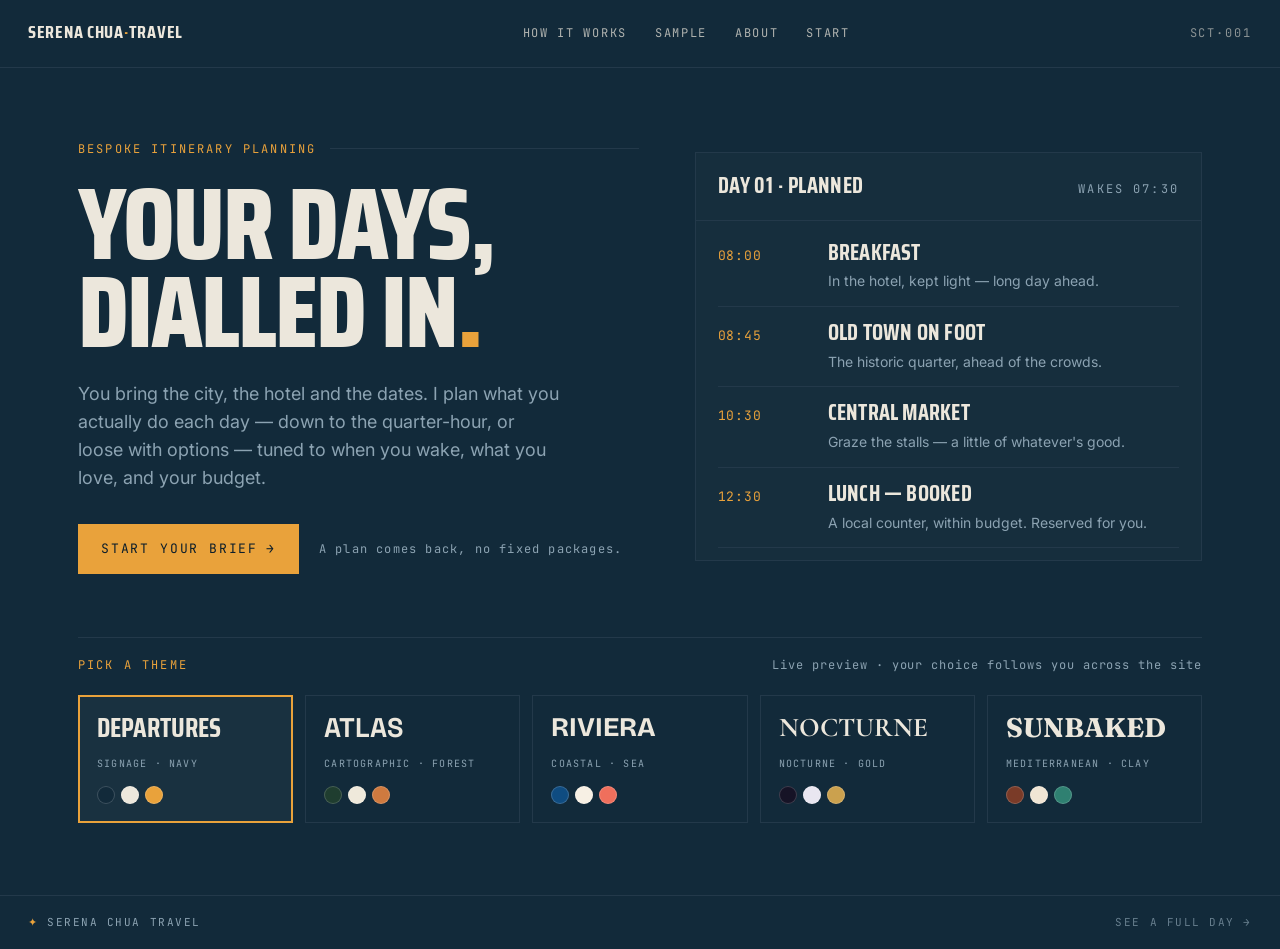
==== index.html @ daf48d22 "Add five interchangeable themes + home theme picker Refactor the palette into CSS variables driven b" ====
<!DOCTYPE html>
<html lang="en">
<head>
  <meta charset="UTF-8" />
  <meta name="viewport" content="width=device-width, initial-scale=1.0" />
  <script>(function(){try{var ok=['departures','atlas','riviera','nocturne','sunbaked'];var p=new URLSearchParams(location.search).get('theme');var t=(p&&ok.indexOf(p)>=0)?p:(localStorage.getItem('sct-theme')||'departures');if(ok.indexOf(t)<0)t='departures';document.documentElement.setAttribute('data-theme',t);if(p&&ok.indexOf(p)>=0)localStorage.setItem('sct-theme',t);}catch(e){}})();</script>
  <title>Serena Chua Travel — Your days, dialled in</title>
  <meta name="description" content="Bespoke day-by-day itinerary planning. You bring the city, hotel and dates; I plan what you actually do — tuned to you." />
  <link rel="preconnect" href="https://fonts.googleapis.com">
  <link rel="preconnect" href="https://fonts.gstatic.com" crossorigin>
  <link href="https://fonts.googleapis.com/css2?family=Saira+Condensed:wght@600;700;800&family=Space+Grotesk:wght@500;700&family=Bricolage+Grotesque:opsz,wght@12..96,700;12..96,800&family=Cormorant+Garamond:wght@600;700&family=Fraunces:opsz,wght@9..144,600;9..144,900&family=Inter:wght@400;500&family=JetBrains+Mono:wght@400;500&display=swap" rel="stylesheet">
  <link rel="stylesheet" href="styles.css" />
</head>
<body class="page-home dark">

  <nav class="nav">
    <a class="nav__brand" href="index.html">SERENA CHUA<b>·</b>TRAVEL</a>
    <button class="nav__toggle" aria-label="Menu" onclick="this.nextElementSibling.classList.toggle('open')">Menu</button>
    <div class="nav__links">
      <a href="how-it-works.html">How it works</a>
      <a href="sample.html">Sample</a>
      <a href="about.html">About</a>
      <a href="contact.html">Start</a>
    </div>
    <span class="nav__code">SCT·001</span>
  </nav>

  <main class="wrap">
    <section class="home">
      <div>
        <div class="home__kicker reveal">
          <span class="code">Bespoke itinerary planning</span>
          <span class="line"></span>
        </div>
        <h1 class="home__title reveal">Your days,<br>dialled&nbsp;in<span>.</span></h1>
        <p class="home__sub reveal">You bring the city, the hotel and the dates. I plan what you actually do each day — down to the quarter-hour, or loose with options — tuned to when you wake, what you love, and your budget.</p>
        <div class="home__cta reveal">
          <a class="btn btn--amber" href="contact.html">Start your brief <span class="btn__arrow">→</span></a>
          <span class="note">A plan comes back, no fixed packages.</span>
        </div>
      </div>

      <!-- signature: a day, planned -->
      <div class="daycard reveal" aria-label="Sample itinerary">
        <div class="daycard__top">
          <h2>Day 01 · Planned</h2>
          <span class="code code--muted">Wakes 07:30</span>
        </div>
        <div class="agenda">
          <div class="slot"><span class="slot__time">08:00</span><span><span class="slot__name">Breakfast</span><span class="slot__note">In the hotel, kept light — long day ahead.</span></span></div>
          <div class="slot"><span class="slot__time">08:45</span><span><span class="slot__name">Old town on foot</span><span class="slot__note">The historic quarter, ahead of the crowds.</span></span></div>
          <div class="slot"><span class="slot__time">10:30</span><span><span class="slot__name">Central market</span><span class="slot__note">Graze the stalls — a little of whatever's good.</span></span></div>
          <div class="slot"><span class="slot__time">12:30</span><span><span class="slot__name">Lunch — booked</span><span class="slot__note">A local counter, within budget. Reserved for you.</span></span></div>
        </div>
      </div>
    </section>

    <!-- THEME PICKER — live-switches the whole site -->
    <section class="themes" aria-label="Choose a theme">
      <div class="themes__head">
        <span class="code">Pick a theme</span>
        <span class="themes__hint">Live preview · your choice follows you across the site</span>
      </div>
      <div class="themes__grid">
        <button class="tcard" data-t="departures" onclick="setTheme('departures')" aria-pressed="true">
          <span class="tcard__name" style="font-family:'Saira Condensed',sans-serif">Departures</span>
          <span class="tcard__tag">Signage · navy</span>
          <span class="tcard__sw"><i style="background:#122a3a"></i><i style="background:#ece7dc"></i><i style="background:#e9a23b"></i></span>
        </button>
        <button class="tcard" data-t="atlas" onclick="setTheme('atlas')" aria-pressed="false">
          <span class="tcard__name" style="font-family:'Space Grotesk',sans-serif">Atlas</span>
          <span class="tcard__tag">Cartographic · forest</span>
          <span class="tcard__sw"><i style="background:#1f3d2f"></i><i style="background:#efe9db"></i><i style="background:#cf7a3f"></i></span>
        </button>
        <button class="tcard" data-t="riviera" onclick="setTheme('riviera')" aria-pressed="false">
          <span class="tcard__name" style="font-family:'Bricolage Grotesque',sans-serif">Riviera</span>
          <span class="tcard__tag">Coastal · sea</span>
          <span class="tcard__sw"><i style="background:#0f4c81"></i><i style="background:#f7f0e4"></i><i style="background:#ef6f5c"></i></span>
        </button>
        <button class="tcard" data-t="nocturne" onclick="setTheme('nocturne')" aria-pressed="false">
          <span class="tcard__name" style="font-family:'Cormorant Garamond',serif">Nocturne</span>
          <span class="tcard__tag">Nocturne · gold</span>
          <span class="tcard__sw"><i style="background:#161326"></i><i style="background:#e9e6f0"></i><i style="background:#cba14e"></i></span>
        </button>
        <button class="tcard" data-t="sunbaked" onclick="setTheme('sunbaked')" aria-pressed="false">
          <span class="tcard__name" style="font-family:'Fraunces',serif">Sunbaked</span>
          <span class="tcard__tag">Mediterranean · clay</span>
          <span class="tcard__sw"><i style="background:#7a3b28"></i><i style="background:#f0e5d4"></i><i style="background:#2f8071"></i></span>
        </button>
      </div>
    </section>
  </main>

  <footer class="foot">
    <span><span class="foot__mark">✦</span> Serena Chua Travel</span>
    <a href="sample.html">See a full day →</a>
  </footer>

  <script>
    function setTheme(t){
      document.documentElement.setAttribute('data-theme', t);
      try { localStorage.setItem('sct-theme', t); } catch(e){}
      document.querySelectorAll('.tcard').forEach(function(c){
        c.setAttribute('aria-pressed', c.getAttribute('data-t') === t ? 'true' : 'false');
      });
    }
    // reflect the theme applied on load (from ?theme= or storage)
    (function(){
      var t = document.documentElement.getAttribute('data-theme') || 'departures';
      document.querySelectorAll('.tcard').forEach(function(c){
        c.setAttribute('aria-pressed', c.getAttribute('data-t') === t ? 'true' : 'false');
      });
    })();
  </script>

</body>
</html>
---- styles.css ----
/* ============================================================
   Serena Chua Travel — bespoke itinerary planning
   "Departures" system: navy / bone / amber, signage display +
   mono flight-codes. The signature artifact is the ITINERARY —
   a time-blocked agenda that recurs in a different role per page.
   ============================================================ */

/* Semantic palette tokens (names kept for brevity):
   --navy* = dark ground · --bone* = light ground · --amber* = accent.
   Redefined per [data-theme]. Departures is the default. */
:root, [data-theme="departures"] {
  --navy:      #122a3a;
  --navy-deep: #0c1e2b;
  --navy-line: #23394a;
  --bone:      #ece7dc;
  --bone-soft: #e2dccd;
  --bone-line: #d5cebd;
  --amber:     #e9a23b;
  --amber-deep:#cf8a24;
  --sky:       #8ca3b2;
  --ink:       #16222c;
  --muted:     #55636e;
  --display: "Saira Condensed", "Arial Narrow", sans-serif;
  --radius: 0px;
}

[data-theme="atlas"] {
  --navy:      #1f3d2f;
  --navy-deep: #162e23;
  --navy-line: #35543f;
  --bone:      #efe9db;
  --bone-soft: #e5ddca;
  --bone-line: #d6ccb4;
  --amber:     #cf7a3f;
  --amber-deep:#ac5f2c;
  --sky:       #9db3a2;
  --ink:       #20291f;
  --muted:     #5a6355;
  --display: "Space Grotesk", sans-serif;
  --radius: 0px;
}

[data-theme="riviera"] {
  --navy:      #0f4c81;
  --navy-deep: #0a3a64;
  --navy-line: #2c6190;
  --bone:      #f7f0e4;
  --bone-soft: #efe4d2;
  --bone-line: #e1d5c0;
  --amber:     #ef6f5c;
  --amber-deep:#d9553f;
  --sky:       #a9c4dc;
  --ink:       #173040;
  --muted:     #5a6b78;
  --display: "Bricolage Grotesque", sans-serif;
  --radius: 12px;
}

[data-theme="nocturne"] {
  --navy:      #161326;
  --navy-deep: #0f0d1c;
  --navy-line: #2c2740;
  --bone:      #e9e6f0;
  --bone-soft: #ddd8ea;
  --bone-line: #cdc7dd;
  --amber:     #cba14e;
  --amber-deep:#a9863a;
  --sky:       #9a93b5;
  --ink:       #1c1830;
  --muted:     #5b556e;
  --display: "Cormorant Garamond", serif;
  --radius: 0px;
}

[data-theme="sunbaked"] {
  --navy:      #7a3b28;
  --navy-deep: #633020;
  --navy-line: #95523a;
  --bone:      #f0e5d4;
  --bone-soft: #e7d9c2;
  --bone-line: #dbc9ad;
  --amber:     #2f8071;
  --amber-deep:#256356;
  --sky:       #dcb6a2;
  --ink:       #3a2a20;
  --muted:     #6b5849;
  --display: "Fraunces", serif;
  --radius: 4px;
}

:root {
  --body: "Inter", -apple-system, BlinkMacSystemFont, "Segoe UI", sans-serif;
  --mono: "JetBrains Mono", ui-monospace, "SFMono-Regular", monospace;
  --maxw: 1180px;
}

html { transition: background-color .3s ease; }

* { box-sizing: border-box; }
html { scroll-behavior: smooth; }
body {
  margin: 0; font-family: var(--body); color: var(--ink);
  background: var(--bone); line-height: 1.55;
  -webkit-font-smoothing: antialiased; text-rendering: optimizeLegibility;
}
img { max-width: 100%; display: block; }
a { color: inherit; }

.wrap { max-width: var(--maxw); margin: 0 auto; padding: 0 28px; }

/* flight-code caption motif */
.code {
  font-family: var(--mono); font-size: 12px; letter-spacing: .18em;
  text-transform: uppercase; color: var(--amber);
}
.code--muted { color: var(--sky); }
.tbc { font-family: var(--mono); font-size: .82em; letter-spacing: .06em; opacity: .55; }

.display {
  font-family: var(--display); font-weight: 700; line-height: .92;
  letter-spacing: -.01em; text-transform: uppercase;
}

/* buttons */
.btn {
  display: inline-flex; align-items: center; gap: .6em;
  font-family: var(--mono); font-size: 13px; letter-spacing: .14em; text-transform: uppercase;
  padding: 14px 22px; text-decoration: none; border: 1px solid currentColor; cursor: pointer;
  background: none; border-radius: var(--radius);
  transition: background .18s ease, color .18s ease, transform .18s ease;
}
.btn:hover { transform: translateY(-1px); }
.btn--amber { background: var(--amber); color: var(--navy-deep); border-color: var(--amber); }
.btn--amber:hover { background: var(--amber-deep); border-color: var(--amber-deep); }
.btn--ghost-light { color: var(--bone); }
.btn--ghost-light:hover { background: var(--bone); color: var(--navy-deep); }
.btn--ghost-dark { color: var(--navy); }
.btn--ghost-dark:hover { background: var(--navy); color: var(--bone); }
.btn__arrow { transition: transform .18s ease; }
.btn:hover .btn__arrow { transform: translateX(3px); }

/* =====================================================================
   SHARED NAV + FOOTER  (adapt to page ground via body.dark)
   ===================================================================== */
.nav {
  position: sticky; top: 0; z-index: 50; display: flex; align-items: center;
  justify-content: space-between; gap: 20px; padding: 16px 28px;
  border-bottom: 1px solid var(--bone-line); background: var(--bone);
}
body.dark .nav { background: var(--navy); border-bottom-color: var(--navy-line); color: var(--bone); }
.nav__brand { font-family: var(--display); font-weight: 700; text-transform: uppercase; letter-spacing: .04em; font-size: 18px; text-decoration: none; white-space: nowrap; }
.nav__brand b { color: var(--amber); }
.nav__links { display: flex; gap: 4px; align-items: center; }
.nav__links a {
  font-family: var(--mono); font-size: 12px; letter-spacing: .14em; text-transform: uppercase;
  text-decoration: none; padding: 8px 12px; opacity: .72;
}
.nav__links a:hover, .nav__links a[aria-current] { opacity: 1; color: var(--amber); }
.nav__code { font-family: var(--mono); font-size: 12px; letter-spacing: .16em; opacity: .55; }
.nav__toggle { display: none; }

.foot {
  display: flex; align-items: center; justify-content: space-between; flex-wrap: wrap; gap: 12px;
  padding: 18px 28px; font-family: var(--mono); font-size: 11px; letter-spacing: .14em;
  text-transform: uppercase; border-top: 1px solid var(--bone-line);
}
body.dark .foot { border-top-color: var(--navy-line); color: var(--sky); }
.foot a { text-decoration: none; opacity: .7; }
.foot a:hover { opacity: 1; color: var(--amber); }
.foot__mark { color: var(--amber); }

@media (max-width: 780px) {
  .nav__links, .nav__code { display: none; }
  .nav__links.open {
    display: flex; flex-direction: column; align-items: flex-start; position: absolute;
    top: 100%; left: 0; right: 0; background: inherit; padding: 8px 20px 18px;
    border-bottom: 1px solid var(--bone-line);
  }
  body.dark .nav__links.open { border-bottom-color: var(--navy-line); }
  .nav__toggle {
    display: inline-block; font-family: var(--mono); font-size: 12px; letter-spacing: .14em;
    text-transform: uppercase; background: none; border: 1px solid currentColor; color: inherit;
    padding: 8px 12px; cursor: pointer;
  }
}

/* =====================================================================
   AGENDA — the itinerary timeline (signature, recurs per page)
   ===================================================================== */
.agenda { border-top: 1px solid var(--bone-line); }
.slot {
  display: grid; grid-template-columns: 88px 1fr; gap: 22px;
  padding: 15px 0; border-bottom: 1px solid var(--bone-line); align-items: baseline;
}
.slot__time { font-family: var(--mono); font-size: 13px; letter-spacing: .06em; color: var(--amber-deep); white-space: nowrap; }
.slot__name { font-family: var(--display); font-weight: 700; text-transform: uppercase; font-size: 22px; line-height: 1; letter-spacing: .01em; }
.slot__note { display: block; font-family: var(--body); font-size: 14px; color: var(--muted); margin-top: 5px; line-height: 1.4; }
body.dark .agenda { border-top-color: var(--navy-line); }
body.dark .slot { border-bottom-color: var(--navy-line); }
body.dark .slot__time { color: var(--amber); }
body.dark .slot__note { color: var(--sky); }

/* =====================================================================
   PAGE: HOME  — hero + itinerary teaser
   ===================================================================== */
body.page-home { background: var(--navy); color: var(--bone); }
.home { display: grid; grid-template-columns: 1.05fr .95fr; gap: 56px; align-items: center; padding: 8vh 0 6vh; }
.home__kicker { display: flex; align-items: center; gap: 14px; margin-bottom: 22px; }
.home__kicker .line { height: 1px; background: var(--navy-line); flex: 1; }
.home__title { font-family: var(--display); font-weight: 800; text-transform: uppercase; font-size: clamp(52px, 8vw, 108px); line-height: .86; letter-spacing: -.02em; margin: 0; }
.home__title span { color: var(--amber); }
.home__sub { max-width: 44ch; margin: 24px 0 32px; color: var(--sky); font-size: clamp(16px, 1.6vw, 18px); }
.home__cta { display: flex; align-items: center; gap: 20px; flex-wrap: wrap; }
.home__cta .note { color: var(--sky); font-family: var(--mono); font-size: 12px; letter-spacing: .1em; }

/* itinerary card (the day) */
.daycard { border: 1px solid var(--navy-line); background: rgba(255,255,255,.02); border-radius: var(--radius); overflow: hidden; }
.daycard__top { display: flex; justify-content: space-between; align-items: baseline; padding: 16px 22px; border-bottom: 1px solid var(--navy-line); }
.daycard__top h2 { font-family: var(--display); font-weight: 700; text-transform: uppercase; font-size: 22px; margin: 0; letter-spacing: .02em; }
.daycard .agenda { border-top: none; padding: 6px 22px 12px; }

/* reveal */
@media (prefers-reduced-motion: no-preference) {
  .reveal { opacity: 0; transform: translateY(14px); animation: rise .7s cubic-bezier(.2,.7,.2,1) forwards; }
  .reveal:nth-child(2){animation-delay:.08s}.reveal:nth-child(3){animation-delay:.16s}
  @keyframes rise { to { opacity: 1; transform: none; } }
}

/* =====================================================================
   PAGE: HOW IT WORKS  — brief → plan → itinerary (a real sequence)
   ===================================================================== */
body.page-how { background: var(--bone); }
.how-head { padding: 8vh 0 3vh; }
.how-head h1 { font-family: var(--display); font-weight: 800; text-transform: uppercase; font-size: clamp(44px, 8vw, 96px); line-height: .88; margin: 10px 0 0; }
.how-head p { max-width: 52ch; margin: 20px 0 0; color: var(--muted); }

.flow { display: grid; grid-template-columns: repeat(3, 1fr); gap: 22px; padding-bottom: 5vh; }
.flow__step { border-top: 2px solid var(--navy); padding-top: 18px; }
.flow__num { font-family: var(--mono); font-size: 12px; letter-spacing: .14em; color: var(--amber-deep); }
.flow__step h3 { font-family: var(--display); font-weight: 700; text-transform: uppercase; font-size: clamp(24px, 3vw, 32px); margin: 8px 0 8px; line-height: .95; }
.flow__step p { margin: 0; color: var(--muted); font-size: 15px; }

.dials { border-top: 1px solid var(--bone-line); padding: 4vh 0 8vh; }
.dials__lead { font-family: var(--mono); font-size: 12px; letter-spacing: .14em; text-transform: uppercase; color: var(--muted); margin-bottom: 20px; }
.dials__grid { display: flex; flex-wrap: wrap; gap: 12px; }
.dial { border: 1px solid var(--navy); padding: 12px 16px; border-radius: var(--radius); }
.dial b { display: block; font-family: var(--display); text-transform: uppercase; font-size: 20px; letter-spacing: .02em; line-height: 1; }
.dial span { font-family: var(--mono); font-size: 11px; letter-spacing: .1em; text-transform: uppercase; color: var(--amber-deep); }

/* =====================================================================
   PAGE: SAMPLE  — the Strict / Options toggle (CSS-only)
   ===================================================================== */
body.page-sample { background: var(--bone); }
.sample-head { padding: 8vh 0 2vh; }
.sample-head h1 { font-family: var(--display); font-weight: 800; text-transform: uppercase; font-size: clamp(44px, 8vw, 96px); line-height: .88; margin: 10px 0 0; }
.sample-head p { max-width: 52ch; margin: 18px 0 0; color: var(--muted); }
.sample-meta { font-family: var(--mono); font-size: 12px; letter-spacing: .1em; text-transform: uppercase; color: var(--amber-deep); margin-top: 22px; }

.sample { padding: 3vh 0 8vh; }
.seg-input { position: absolute; opacity: 0; width: 1px; height: 1px; }
.seg { display: inline-flex; border: 1px solid var(--navy); margin-bottom: 12px; border-radius: var(--radius); overflow: hidden; }
.seg label { font-family: var(--mono); font-size: 12px; letter-spacing: .1em; text-transform: uppercase; padding: 12px 20px; cursor: pointer; color: var(--navy); user-select: none; }
.seg label + label { border-left: 1px solid var(--navy); }
#fmt-strict:checked ~ .seg label[for="fmt-strict"],
#fmt-options:checked ~ .seg label[for="fmt-options"] { background: var(--navy); color: var(--bone); }
.seg-input:focus-visible ~ .seg { outline: 2px solid var(--amber); outline-offset: 3px; }
.seg-cap { font-family: var(--mono); font-size: 12px; letter-spacing: .06em; color: var(--muted); margin: 0 0 24px; }

.fmt { display: none; }
#fmt-strict:checked  ~ .fmt--strict  { display: block; }
#fmt-options:checked ~ .fmt--options { display: block; }

/* document viewer — the actual PDF you'd receive, in an iframe */
.viewer { border: 1px solid var(--navy); background: #fff; border-radius: var(--radius); overflow: hidden; box-shadow: 0 24px 60px -34px rgba(18,42,58,.5); }
.viewer__bar { display: flex; align-items: center; gap: 14px; background: var(--navy); color: var(--bone); padding: 12px 16px; }
.viewer__dots { display: flex; gap: 6px; flex: none; }
.viewer__dots i { width: 10px; height: 10px; border-radius: 50%; background: var(--navy-line); display: block; }
.viewer__file { font-family: var(--mono); font-size: 12px; letter-spacing: .04em; opacity: .9; }
.viewer__dl { margin-left: auto; font-family: var(--mono); font-size: 11px; letter-spacing: .12em; text-transform: uppercase; color: var(--amber); text-decoration: none; white-space: nowrap; }
.viewer__dl:hover { text-decoration: underline; }
.viewer__frame { display: block; width: 100%; height: 760px; border: 0; background: #f1efe9; }
.viewer__note { font-family: var(--mono); font-size: 12px; letter-spacing: .04em; color: var(--muted); margin: 16px 0 0; }
.viewer__note a { color: var(--amber-deep); }
@media (max-width: 600px) { .viewer__frame { height: 560px; } }

/* =====================================================================
   PAGE: ABOUT  — passport spread
   ===================================================================== */
body.page-about { background: var(--bone); }
.passport { display: grid; grid-template-columns: minmax(280px, 420px) 1fr; gap: 56px; padding: 8vh 0 5vh; align-items: start; }
.passport__photo {
  aspect-ratio: 4/5; background: var(--bone-soft); border: 1px solid var(--bone-line);
  position: relative; display: grid; place-items: center; border-radius: var(--radius);
  background-image: repeating-linear-gradient(45deg, transparent 0 18px, color-mix(in srgb, var(--navy) 5%, transparent) 18px 19px);
}
.passport__photo .code { position: absolute; bottom: 12px; left: 12px; color: var(--navy); opacity: .5; }
.passport__photo .ph-label { font-family: var(--mono); font-size: 11px; letter-spacing: .14em; color: var(--navy); opacity: .45; text-transform: uppercase; }
.passport__head .code { color: var(--amber-deep); }
.passport__title { font-family: var(--display); font-weight: 800; text-transform: uppercase; font-size: clamp(44px, 8vw, 92px); line-height: .9; margin: 14px 0 0; }
.passport__intro { font-size: clamp(17px, 2.2vw, 21px); max-width: 42ch; margin: 26px 0 0; color: var(--ink); }
.passport__field { margin-top: 28px; font-family: var(--mono); font-size: 13px; letter-spacing: .04em; }
.passport__field b { color: var(--amber-deep); font-weight: 500; }
.stamps { display: flex; flex-wrap: wrap; gap: 16px; padding: 3vh 0 8vh; border-top: 1px solid var(--bone-line); }
.stamp { font-family: var(--mono); text-transform: uppercase; letter-spacing: .1em; border: 1.5px solid var(--navy); color: var(--navy); padding: 12px 16px; border-radius: 4px; font-size: 13px; transform: rotate(-2deg); background: color-mix(in srgb, var(--navy) 3%, transparent); }
.stamp:nth-child(even) { transform: rotate(1.5deg); border-color: var(--amber-deep); color: var(--amber-deep); }
.stamp b { display: block; font-family: var(--display); font-size: 26px; letter-spacing: .02em; line-height: 1; margin-bottom: 4px; }

/* =====================================================================
   PAGE: CONTACT  — the trip brief
   ===================================================================== */
body.page-contact { background: var(--bone-soft); }
.slip-wrap { display: grid; place-items: center; padding: 6vh 0 9vh; }
.slip { width: min(660px, 100%); background: var(--bone); border: 1px solid var(--bone-line); border-radius: var(--radius); overflow: hidden; box-shadow: 0 24px 60px -30px rgba(18,42,58,.4); }
.slip__top { background: var(--navy); color: var(--bone); padding: 22px 30px; display: flex; justify-content: space-between; align-items: center; border-bottom: 2px dashed var(--bone-soft); }
.slip__top h1 { font-family: var(--display); font-weight: 700; text-transform: uppercase; font-size: 30px; margin: 0; line-height: 1; }
.slip__body { padding: 30px; }
.slip__body > p { margin: 0 0 24px; color: var(--muted); font-size: 15px; }
.form { display: grid; gap: 20px; }
.form__row { display: grid; grid-template-columns: 1fr 1fr; gap: 20px; }
.field { display: grid; gap: 7px; }
.field label, .field > .field-label { font-family: var(--mono); font-size: 11px; letter-spacing: .14em; text-transform: uppercase; color: var(--muted); }
.field input, .field textarea, .field select {
  font-family: var(--body); font-size: 15px; color: var(--ink); background: transparent;
  border: none; border-bottom: 1.5px solid var(--bone-line); padding: 8px 2px;
}
.field input:focus, .field textarea:focus, .field select:focus { outline: none; border-bottom-color: var(--amber-deep); }
.field textarea { resize: vertical; min-height: 80px; }

/* interest + format chips */
.chips { display: flex; flex-wrap: wrap; gap: 8px; }
.chip { position: relative; border: 1px solid var(--bone-line); border-radius: var(--radius); padding: 8px 13px; font-family: var(--mono); font-size: 12px; letter-spacing: .06em; text-transform: uppercase; cursor: pointer; user-select: none; transition: background .15s, color .15s, border-color .15s; }
.chip:hover { border-color: var(--navy); }
.chip input { position: absolute; opacity: 0; }
.chip:has(input:checked) { background: var(--navy); color: var(--bone); border-color: var(--navy); }
.chip:has(input:focus-visible) { outline: 2px solid var(--amber); outline-offset: 2px; }

.slip__submit { display: flex; align-items: center; justify-content: space-between; gap: 16px; margin-top: 6px; flex-wrap: wrap; }
.slip__submit .code { color: var(--amber-deep); }

/* =====================================================================
   THEME PICKER — home page, live-switches the whole site
   ===================================================================== */
.themes { padding: 1vh 0 8vh; }
.themes__head { display: flex; align-items: baseline; justify-content: space-between; gap: 12px; flex-wrap: wrap; border-top: 1px solid var(--navy-line); padding-top: 18px; margin-bottom: 20px; }
.themes__hint { font-family: var(--mono); font-size: 12px; letter-spacing: .08em; color: var(--sky); }
.themes__grid { display: grid; grid-template-columns: repeat(5, 1fr); gap: 12px; }
.tcard {
  display: flex; flex-direction: column; gap: 16px; align-items: flex-start; text-align: left;
  background: transparent; border: 1px solid var(--navy-line); border-radius: var(--radius);
  padding: 18px; color: var(--bone); cursor: pointer;
  transition: border-color .18s ease, transform .18s ease, background .18s ease;
}
.tcard:hover { border-color: var(--amber); transform: translateY(-2px); }
.tcard[aria-pressed="true"] { border-color: var(--amber); background: rgba(255,255,255,.03); box-shadow: inset 0 0 0 1px var(--amber); }
.tcard__name { font-size: 27px; line-height: 1; text-transform: uppercase; font-weight: 700; }
.tcard__sw { display: flex; gap: 6px; margin-top: auto; }
.tcard__sw i { width: 18px; height: 18px; border-radius: 50%; display: block; box-shadow: inset 0 0 0 1px rgba(255,255,255,.18); }
.tcard__tag { font-family: var(--mono); font-size: 10px; letter-spacing: .12em; text-transform: uppercase; color: var(--sky); }

@media (max-width: 860px) { .themes__grid { grid-template-columns: repeat(2, 1fr); } }
@media (max-width: 480px) { .themes__grid { grid-template-columns: 1fr; } }

/* =====================================================================
   a11y + responsive
   ===================================================================== */
:focus-visible { outline: 2px solid var(--amber); outline-offset: 3px; }
@media (prefers-reduced-motion: reduce) { * { animation: none !important; scroll-behavior: auto; } }

@media (max-width: 860px) {
  .home { grid-template-columns: 1fr; gap: 40px; padding-top: 6vh; }
  .flow { grid-template-columns: 1fr; gap: 28px; }
  .opts { grid-template-columns: 1fr; }
  .passport { grid-template-columns: 1fr; gap: 32px; }
}
@media (max-width: 520px) {
  .wrap { padding: 0 20px; }
  .form__row { grid-template-columns: 1fr; }
  .seg { width: 100%; }
  .seg label { flex: 1; text-align: center; padding: 12px 10px; }
}
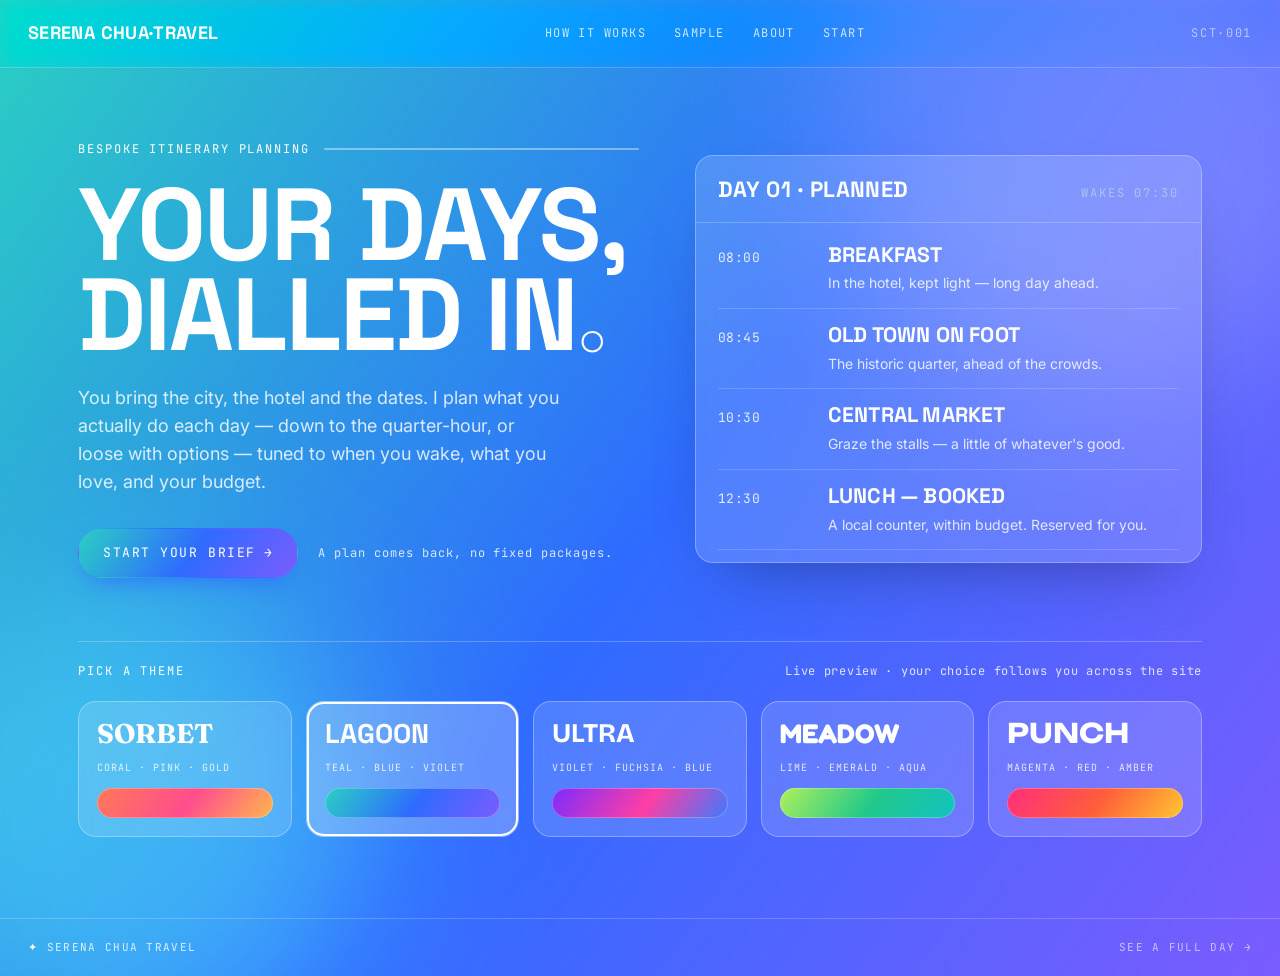
==== commit 2ac30f32: "Rework themes: Canva-inspired vivid gradients Replace the muted editorial themes with five bright gr" ====
--- a/index.html
+++ b/index.html
@@ -3,12 +3,12 @@
 <head>
   <meta charset="UTF-8" />
   <meta name="viewport" content="width=device-width, initial-scale=1.0" />
-  <script>(function(){try{var ok=['departures','atlas','riviera','nocturne','sunbaked'];var p=new URLSearchParams(location.search).get('theme');var t=(p&&ok.indexOf(p)>=0)?p:(localStorage.getItem('sct-theme')||'departures');if(ok.indexOf(t)<0)t='departures';document.documentElement.setAttribute('data-theme',t);if(p&&ok.indexOf(p)>=0)localStorage.setItem('sct-theme',t);}catch(e){}})();</script>
+  <script>(function(){try{var ok=['sorbet','lagoon','ultra','meadow','punch'];var p=new URLSearchParams(location.search).get('theme');var t=(p&&ok.indexOf(p)>=0)?p:(localStorage.getItem('sct-theme')||'lagoon');if(ok.indexOf(t)<0)t='lagoon';document.documentElement.setAttribute('data-theme',t);if(p&&ok.indexOf(p)>=0)localStorage.setItem('sct-theme',t);}catch(e){}})();</script>
   <title>Serena Chua Travel — Your days, dialled in</title>
   <meta name="description" content="Bespoke day-by-day itinerary planning. You bring the city, hotel and dates; I plan what you actually do — tuned to you." />
   <link rel="preconnect" href="https://fonts.googleapis.com">
   <link rel="preconnect" href="https://fonts.gstatic.com" crossorigin>
-  <link href="https://fonts.googleapis.com/css2?family=Saira+Condensed:wght@600;700;800&family=Space+Grotesk:wght@500;700&family=Bricolage+Grotesque:opsz,wght@12..96,700;12..96,800&family=Cormorant+Garamond:wght@600;700&family=Fraunces:opsz,wght@9..144,600;9..144,900&family=Inter:wght@400;500&family=JetBrains+Mono:wght@400;500&display=swap" rel="stylesheet">
+  <link href="https://fonts.googleapis.com/css2?family=Space+Grotesk:wght@500;700&family=Fraunces:opsz,wght@9..144,600;9..144,900&family=Bricolage+Grotesque:opsz,wght@12..96,700;12..96,800&family=Fredoka:wght@500;600;700&family=Unbounded:wght@700;800&family=Inter:wght@400;500&family=JetBrains+Mono:wght@400;500&display=swap" rel="stylesheet">
   <link rel="stylesheet" href="styles.css" />
 </head>
 <body class="page-home dark">
@@ -62,30 +62,30 @@
         <span class="themes__hint">Live preview · your choice follows you across the site</span>
       </div>
       <div class="themes__grid">
-        <button class="tcard" data-t="departures" onclick="setTheme('departures')" aria-pressed="true">
-          <span class="tcard__name" style="font-family:'Saira Condensed',sans-serif">Departures</span>
-          <span class="tcard__tag">Signage · navy</span>
-          <span class="tcard__sw"><i style="background:#122a3a"></i><i style="background:#ece7dc"></i><i style="background:#e9a23b"></i></span>
+        <button class="tcard" data-t="sorbet" onclick="setTheme('sorbet')" aria-pressed="false">
+          <span class="tcard__name" style="font-family:'Fraunces',serif">Sorbet</span>
+          <span class="tcard__tag">Coral · pink · gold</span>
+          <span class="tcard__grad" style="background:linear-gradient(125deg,#ff7a59,#ff4d8d 52%,#ffb64d)"></span>
         </button>
-        <button class="tcard" data-t="atlas" onclick="setTheme('atlas')" aria-pressed="false">
-          <span class="tcard__name" style="font-family:'Space Grotesk',sans-serif">Atlas</span>
-          <span class="tcard__tag">Cartographic · forest</span>
-          <span class="tcard__sw"><i style="background:#1f3d2f"></i><i style="background:#efe9db"></i><i style="background:#cf7a3f"></i></span>
+        <button class="tcard" data-t="lagoon" onclick="setTheme('lagoon')" aria-pressed="true">
+          <span class="tcard__name" style="font-family:'Space Grotesk',sans-serif">Lagoon</span>
+          <span class="tcard__tag">Teal · blue · violet</span>
+          <span class="tcard__grad" style="background:linear-gradient(125deg,#2ad0c3,#2f6bff 52%,#7b5cff)"></span>
         </button>
-        <button class="tcard" data-t="riviera" onclick="setTheme('riviera')" aria-pressed="false">
-          <span class="tcard__name" style="font-family:'Bricolage Grotesque',sans-serif">Riviera</span>
-          <span class="tcard__tag">Coastal · sea</span>
-          <span class="tcard__sw"><i style="background:#0f4c81"></i><i style="background:#f7f0e4"></i><i style="background:#ef6f5c"></i></span>
+        <button class="tcard" data-t="ultra" onclick="setTheme('ultra')" aria-pressed="false">
+          <span class="tcard__name" style="font-family:'Bricolage Grotesque',sans-serif">Ultra</span>
+          <span class="tcard__tag">Violet · fuchsia · blue</span>
+          <span class="tcard__grad" style="background:linear-gradient(125deg,#7a2cff,#ff3ea5 54%,#3a7bff)"></span>
         </button>
-        <button class="tcard" data-t="nocturne" onclick="setTheme('nocturne')" aria-pressed="false">
-          <span class="tcard__name" style="font-family:'Cormorant Garamond',serif">Nocturne</span>
-          <span class="tcard__tag">Nocturne · gold</span>
-          <span class="tcard__sw"><i style="background:#161326"></i><i style="background:#e9e6f0"></i><i style="background:#cba14e"></i></span>
+        <button class="tcard" data-t="meadow" onclick="setTheme('meadow')" aria-pressed="false">
+          <span class="tcard__name" style="font-family:'Fredoka',sans-serif">Meadow</span>
+          <span class="tcard__tag">Lime · emerald · aqua</span>
+          <span class="tcard__grad" style="background:linear-gradient(125deg,#aef05a,#22c98a 52%,#12c2c2)"></span>
         </button>
-        <button class="tcard" data-t="sunbaked" onclick="setTheme('sunbaked')" aria-pressed="false">
-          <span class="tcard__name" style="font-family:'Fraunces',serif">Sunbaked</span>
-          <span class="tcard__tag">Mediterranean · clay</span>
-          <span class="tcard__sw"><i style="background:#7a3b28"></i><i style="background:#f0e5d4"></i><i style="background:#2f8071"></i></span>
+        <button class="tcard" data-t="punch" onclick="setTheme('punch')" aria-pressed="false">
+          <span class="tcard__name" style="font-family:'Unbounded',sans-serif">Punch</span>
+          <span class="tcard__tag">Magenta · red · amber</span>
+          <span class="tcard__grad" style="background:linear-gradient(125deg,#ff2e7e,#ff5e3a 52%,#ffc531)"></span>
         </button>
       </div>
     </section>
@@ -106,7 +106,7 @@
     }
     // reflect the theme applied on load (from ?theme= or storage)
     (function(){
-      var t = document.documentElement.getAttribute('data-theme') || 'departures';
+      var t = document.documentElement.getAttribute('data-theme') || 'lagoon';
       document.querySelectorAll('.tcard').forEach(function(c){
         c.setAttribute('aria-pressed', c.getAttribute('data-t') === t ? 'true' : 'false');
       });
--- a/styles.css
+++ b/styles.css
@@ -1,91 +1,68 @@
 /* ============================================================
    Serena Chua Travel — bespoke itinerary planning
-   "Departures" system: navy / bone / amber, signage display +
-   mono flight-codes. The signature artifact is the ITINERARY —
-   a time-blocked agenda that recurs in a different role per page.
+   Canva-inspired: vivid gradients, gradient-filled type, rounded
+   surfaces, pill buttons, playful display faces. Five themes, each
+   a gradient story. The signature artifact is the ITINERARY agenda.
    ============================================================ */
 
-/* Semantic palette tokens (names kept for brevity):
-   --navy* = dark ground · --bone* = light ground · --amber* = accent.
-   Redefined per [data-theme]. Departures is the default. */
-:root, [data-theme="departures"] {
-  --navy:      #122a3a;
-  --navy-deep: #0c1e2b;
-  --navy-line: #23394a;
-  --bone:      #ece7dc;
-  --bone-soft: #e2dccd;
-  --bone-line: #d5cebd;
-  --amber:     #e9a23b;
-  --amber-deep:#cf8a24;
-  --sky:       #8ca3b2;
-  --ink:       #16222c;
-  --muted:     #55636e;
-  --display: "Saira Condensed", "Arial Narrow", sans-serif;
-  --radius: 0px;
-}
-
-[data-theme="atlas"] {
-  --navy:      #1f3d2f;
-  --navy-deep: #162e23;
-  --navy-line: #35543f;
-  --bone:      #efe9db;
-  --bone-soft: #e5ddca;
-  --bone-line: #d6ccb4;
-  --amber:     #cf7a3f;
-  --amber-deep:#ac5f2c;
-  --sky:       #9db3a2;
-  --ink:       #20291f;
-  --muted:     #5a6355;
-  --display: "Space Grotesk", sans-serif;
-  --radius: 0px;
-}
-
-[data-theme="riviera"] {
-  --navy:      #0f4c81;
-  --navy-deep: #0a3a64;
-  --navy-line: #2c6190;
-  --bone:      #f7f0e4;
-  --bone-soft: #efe4d2;
-  --bone-line: #e1d5c0;
-  --amber:     #ef6f5c;
-  --amber-deep:#d9553f;
-  --sky:       #a9c4dc;
-  --ink:       #173040;
-  --muted:     #5a6b78;
-  --display: "Bricolage Grotesque", sans-serif;
-  --radius: 12px;
-}
-
-[data-theme="nocturne"] {
-  --navy:      #161326;
-  --navy-deep: #0f0d1c;
-  --navy-line: #2c2740;
-  --bone:      #e9e6f0;
-  --bone-soft: #ddd8ea;
-  --bone-line: #cdc7dd;
-  --amber:     #cba14e;
-  --amber-deep:#a9863a;
-  --sky:       #9a93b5;
-  --ink:       #1c1830;
-  --muted:     #5b556e;
-  --display: "Cormorant Garamond", serif;
-  --radius: 0px;
-}
-
-[data-theme="sunbaked"] {
-  --navy:      #7a3b28;
-  --navy-deep: #633020;
-  --navy-line: #95523a;
-  --bone:      #f0e5d4;
-  --bone-soft: #e7d9c2;
-  --bone-line: #dbc9ad;
-  --amber:     #2f8071;
-  --amber-deep:#256356;
-  --sky:       #dcb6a2;
-  --ink:       #3a2a20;
-  --muted:     #6b5849;
-  --display: "Fraunces", serif;
-  --radius: 4px;
+/* ---- Themes: colour names kept semantic ----
+   --navy* = deep brand ink (dark UI) · --bone* = light ground
+   --amber* = solid accent · --grad = signature gradient
+   --c1/2/3 = gradient stops · --on-grad(-muted) = text over gradient */
+
+:root, [data-theme="lagoon"] {          /* Canva teal → blue → violet */
+  --c1:#2ad0c3; --c2:#2f6bff; --c3:#7b5cff;
+  --grad: linear-gradient(125deg, #2ad0c3 0%, #2f6bff 52%, #7b5cff 100%);
+  --amber:#2f6bff; --amber-deep:#2350c8;
+  --navy:#142a5e; --navy-deep:#0f2049; --navy-line:#2c447e;
+  --bone:#f2f6ff; --bone-soft:#e6eeff; --bone-line:#d3e0f7;
+  --sky:#a9c4f0; --ink:#182542; --muted:#5a6a86;
+  --on-grad:#ffffff; --on-grad-muted:rgba(255,255,255,.82);
+  --display:"Space Grotesk", sans-serif; --radius:18px;
+}
+
+[data-theme="sorbet"] {                  /* coral → pink → gold */
+  --c1:#ff7a59; --c2:#ff4d8d; --c3:#ffb64d;
+  --grad: linear-gradient(125deg, #ff7a59 0%, #ff4d8d 52%, #ffb64d 100%);
+  --amber:#ff4d8d; --amber-deep:#d8356e;
+  --navy:#43182f; --navy-deep:#331124; --navy-line:#5f2a45;
+  --bone:#fff6f1; --bone-soft:#ffe9de; --bone-line:#f7d7c9;
+  --sky:#f2bccb; --ink:#3c2230; --muted:#8a6675;
+  --on-grad:#ffffff; --on-grad-muted:rgba(255,255,255,.85);
+  --display:"Fraunces", serif; --radius:20px;
+}
+
+[data-theme="ultra"] {                   /* violet → fuchsia → blue */
+  --c1:#7a2cff; --c2:#ff3ea5; --c3:#3a7bff;
+  --grad: linear-gradient(125deg, #7a2cff 0%, #ff3ea5 54%, #3a7bff 100%);
+  --amber:#ff3ea5; --amber-deep:#d61f82;
+  --navy:#2a1150; --navy-deep:#1f0c3c; --navy-line:#472a72;
+  --bone:#f8f2ff; --bone-soft:#efe2ff; --bone-line:#e0ccf5;
+  --sky:#cbb0ec; --ink:#241436; --muted:#6a5580;
+  --on-grad:#ffffff; --on-grad-muted:rgba(255,255,255,.85);
+  --display:"Bricolage Grotesque", sans-serif; --radius:18px;
+}
+
+[data-theme="meadow"] {                  /* lime → emerald → aqua (dark text) */
+  --c1:#aef05a; --c2:#22c98a; --c3:#12c2c2;
+  --grad: linear-gradient(125deg, #aef05a 0%, #22c98a 52%, #12c2c2 100%);
+  --amber:#12a37a; --amber-deep:#0c855f;
+  --navy:#0f3b30; --navy-deep:#0a2c24; --navy-line:#235448;
+  --bone:#f1fbf3; --bone-soft:#e2f6e8; --bone-line:#cfeccf;
+  --sky:#a7d8bf; --ink:#123026; --muted:#4f6b5c;
+  --on-grad:#0c3a2c; --on-grad-muted:rgba(12,58,44,.72);
+  --display:"Fredoka", sans-serif; --radius:22px;
+}
+
+[data-theme="punch"] {                   /* magenta → red → amber */
+  --c1:#ff2e7e; --c2:#ff5e3a; --c3:#ffc531;
+  --grad: linear-gradient(125deg, #ff2e7e 0%, #ff5e3a 52%, #ffc531 100%);
+  --amber:#ff2e7e; --amber-deep:#d8195f;
+  --navy:#4a1224; --navy-deep:#380d1b; --navy-line:#6e2740;
+  --bone:#fff5f2; --bone-soft:#ffe7e0; --bone-line:#f8d2c8;
+  --sky:#f2b7ac; --ink:#3a1a20; --muted:#8a6560;
+  --on-grad:#ffffff; --on-grad-muted:rgba(255,255,255,.86);
+  --display:"Unbounded", sans-serif; --radius:18px;
 }
 
 :root {
@@ -94,10 +71,8 @@
   --maxw: 1180px;
 }
 
-html { transition: background-color .3s ease; }
-
 * { box-sizing: border-box; }
-html { scroll-behavior: smooth; }
+html { scroll-behavior: smooth; transition: background-color .3s ease; }
 body {
   margin: 0; font-family: var(--body); color: var(--ink);
   background: var(--bone); line-height: 1.55;
@@ -108,259 +83,259 @@
 
 .wrap { max-width: var(--maxw); margin: 0 auto; padding: 0 28px; }
 
-/* flight-code caption motif */
-.code {
-  font-family: var(--mono); font-size: 12px; letter-spacing: .18em;
-  text-transform: uppercase; color: var(--amber);
-}
+/* caption motif */
+.code { font-family: var(--mono); font-size: 12px; letter-spacing: .16em; text-transform: uppercase; color: var(--amber-deep); }
 .code--muted { color: var(--sky); }
 .tbc { font-family: var(--mono); font-size: .82em; letter-spacing: .06em; opacity: .55; }
 
-.display {
-  font-family: var(--display); font-weight: 700; line-height: .92;
-  letter-spacing: -.01em; text-transform: uppercase;
-}
-
-/* buttons */
+.display { font-family: var(--display); font-weight: 700; line-height: .92; letter-spacing: -.01em; text-transform: uppercase; }
+
+/* gradient-filled headlines on light pages */
+.grad-text, .how-head h1, .sample-head h1, .passport__title { color: var(--amber-deep); }
+@supports ((-webkit-background-clip: text) or (background-clip: text)) {
+  .grad-text, .how-head h1, .sample-head h1, .passport__title {
+    background: var(--grad); -webkit-background-clip: text; background-clip: text;
+    -webkit-text-fill-color: transparent; color: transparent;
+  }
+}
+
+/* buttons — pill, gradient primary */
 .btn {
   display: inline-flex; align-items: center; gap: .6em;
-  font-family: var(--mono); font-size: 13px; letter-spacing: .14em; text-transform: uppercase;
-  padding: 14px 22px; text-decoration: none; border: 1px solid currentColor; cursor: pointer;
-  background: none; border-radius: var(--radius);
-  transition: background .18s ease, color .18s ease, transform .18s ease;
-}
-.btn:hover { transform: translateY(-1px); }
-.btn--amber { background: var(--amber); color: var(--navy-deep); border-color: var(--amber); }
-.btn--amber:hover { background: var(--amber-deep); border-color: var(--amber-deep); }
-.btn--ghost-light { color: var(--bone); }
-.btn--ghost-light:hover { background: var(--bone); color: var(--navy-deep); }
+  font-family: var(--mono); font-size: 13px; letter-spacing: .12em; text-transform: uppercase;
+  padding: 14px 24px; text-decoration: none; border: 1.5px solid currentColor; cursor: pointer;
+  background: none; border-radius: 999px;
+  transition: transform .18s ease, box-shadow .18s ease, background .18s ease, color .18s ease, filter .18s ease;
+}
+.btn:hover { transform: translateY(-2px); }
+.btn--amber { background: var(--grad); color: #fff; border-color: transparent; box-shadow: 0 10px 24px -10px var(--amber); }
+.btn--amber:hover { filter: brightness(1.06); box-shadow: 0 14px 30px -10px var(--amber); }
+.btn--ghost-light { color: var(--on-grad); border-color: color-mix(in srgb, var(--on-grad) 55%, transparent); }
+.btn--ghost-light:hover { background: var(--on-grad); color: var(--navy-deep); }
 .btn--ghost-dark { color: var(--navy); }
 .btn--ghost-dark:hover { background: var(--navy); color: var(--bone); }
 .btn__arrow { transition: transform .18s ease; }
 .btn:hover .btn__arrow { transform: translateX(3px); }
 
 /* =====================================================================
-   SHARED NAV + FOOTER  (adapt to page ground via body.dark)
+   NAV + FOOTER
    ===================================================================== */
 .nav {
   position: sticky; top: 0; z-index: 50; display: flex; align-items: center;
   justify-content: space-between; gap: 20px; padding: 16px 28px;
-  border-bottom: 1px solid var(--bone-line); background: var(--bone);
-}
-body.dark .nav { background: var(--navy); border-bottom-color: var(--navy-line); color: var(--bone); }
-.nav__brand { font-family: var(--display); font-weight: 700; text-transform: uppercase; letter-spacing: .04em; font-size: 18px; text-decoration: none; white-space: nowrap; }
+  border-bottom: 1px solid var(--bone-line); background: color-mix(in srgb, var(--bone) 82%, transparent);
+  backdrop-filter: saturate(140%) blur(8px);
+}
+body.dark .nav { background: transparent; border-bottom-color: rgba(255,255,255,.2); color: var(--on-grad); }
+.nav__brand { font-family: var(--display); font-weight: 700; text-transform: uppercase; letter-spacing: .02em; font-size: 18px; text-decoration: none; white-space: nowrap; }
 .nav__brand b { color: var(--amber); }
+body.dark .nav__brand b { color: var(--on-grad); }
 .nav__links { display: flex; gap: 4px; align-items: center; }
-.nav__links a {
-  font-family: var(--mono); font-size: 12px; letter-spacing: .14em; text-transform: uppercase;
-  text-decoration: none; padding: 8px 12px; opacity: .72;
-}
-.nav__links a:hover, .nav__links a[aria-current] { opacity: 1; color: var(--amber); }
-.nav__code { font-family: var(--mono); font-size: 12px; letter-spacing: .16em; opacity: .55; }
+.nav__links a { font-family: var(--mono); font-size: 12px; letter-spacing: .12em; text-transform: uppercase; text-decoration: none; padding: 8px 12px; border-radius: 999px; opacity: .78; }
+.nav__links a:hover, .nav__links a[aria-current] { opacity: 1; background: color-mix(in srgb, currentColor 12%, transparent); }
+.nav__code { font-family: var(--mono); font-size: 12px; letter-spacing: .14em; opacity: .55; }
 .nav__toggle { display: none; }
 
 .foot {
   display: flex; align-items: center; justify-content: space-between; flex-wrap: wrap; gap: 12px;
-  padding: 18px 28px; font-family: var(--mono); font-size: 11px; letter-spacing: .14em;
-  text-transform: uppercase; border-top: 1px solid var(--bone-line);
-}
-body.dark .foot { border-top-color: var(--navy-line); color: var(--sky); }
-.foot a { text-decoration: none; opacity: .7; }
-.foot a:hover { opacity: 1; color: var(--amber); }
+  padding: 20px 28px; font-family: var(--mono); font-size: 11px; letter-spacing: .12em;
+  text-transform: uppercase; border-top: 1px solid var(--bone-line); position: relative; z-index: 1;
+}
+body.dark .foot { border-top-color: rgba(255,255,255,.2); color: var(--on-grad-muted); }
+.foot a { text-decoration: none; opacity: .75; }
+.foot a:hover { opacity: 1; }
 .foot__mark { color: var(--amber); }
+body.dark .foot__mark { color: var(--on-grad); }
 
 @media (max-width: 780px) {
   .nav__links, .nav__code { display: none; }
   .nav__links.open {
     display: flex; flex-direction: column; align-items: flex-start; position: absolute;
-    top: 100%; left: 0; right: 0; background: inherit; padding: 8px 20px 18px;
+    top: 100%; left: 0; right: 0; background: var(--bone); padding: 8px 20px 18px;
     border-bottom: 1px solid var(--bone-line);
   }
-  body.dark .nav__links.open { border-bottom-color: var(--navy-line); }
-  .nav__toggle {
-    display: inline-block; font-family: var(--mono); font-size: 12px; letter-spacing: .14em;
-    text-transform: uppercase; background: none; border: 1px solid currentColor; color: inherit;
-    padding: 8px 12px; cursor: pointer;
-  }
-}
-
-/* =====================================================================
-   AGENDA — the itinerary timeline (signature, recurs per page)
+  body.dark .nav__links.open { background: var(--navy); }
+  .nav__toggle { display: inline-block; font-family: var(--mono); font-size: 12px; letter-spacing: .12em; text-transform: uppercase; background: none; border: 1.5px solid currentColor; color: inherit; padding: 8px 14px; border-radius: 999px; cursor: pointer; }
+}
+
+/* =====================================================================
+   AGENDA — itinerary timeline
    ===================================================================== */
 .agenda { border-top: 1px solid var(--bone-line); }
-.slot {
-  display: grid; grid-template-columns: 88px 1fr; gap: 22px;
-  padding: 15px 0; border-bottom: 1px solid var(--bone-line); align-items: baseline;
-}
-.slot__time { font-family: var(--mono); font-size: 13px; letter-spacing: .06em; color: var(--amber-deep); white-space: nowrap; }
-.slot__name { font-family: var(--display); font-weight: 700; text-transform: uppercase; font-size: 22px; line-height: 1; letter-spacing: .01em; }
+.slot { display: grid; grid-template-columns: 88px 1fr; gap: 22px; padding: 15px 0; border-bottom: 1px solid var(--bone-line); align-items: baseline; }
+.slot__time { font-family: var(--mono); font-size: 13px; letter-spacing: .04em; color: var(--amber-deep); white-space: nowrap; }
+.slot__name { font-family: var(--display); font-weight: 700; text-transform: uppercase; font-size: 21px; line-height: 1.05; letter-spacing: .01em; }
 .slot__note { display: block; font-family: var(--body); font-size: 14px; color: var(--muted); margin-top: 5px; line-height: 1.4; }
 body.dark .agenda { border-top-color: var(--navy-line); }
 body.dark .slot { border-bottom-color: var(--navy-line); }
-body.dark .slot__time { color: var(--amber); }
-body.dark .slot__note { color: var(--sky); }
-
-/* =====================================================================
-   PAGE: HOME  — hero + itinerary teaser
-   ===================================================================== */
-body.page-home { background: var(--navy); color: var(--bone); }
+body.dark .slot__time { color: var(--on-grad); }
+body.dark .slot__note { color: var(--on-grad-muted); }
+
+/* =====================================================================
+   PAGE: HOME — gradient hero + floating colour blobs
+   ===================================================================== */
+body.page-home { background: var(--grad); color: var(--on-grad); position: relative; overflow-x: clip; }
+body.page-home::before, body.page-home::after { content: ""; position: fixed; border-radius: 50%; filter: blur(80px); z-index: 0; pointer-events: none; }
+body.page-home::before { width: 540px; height: 540px; background: var(--c3); opacity: .5; top: -140px; right: -90px; mix-blend-mode: screen; }
+body.page-home::after  { width: 480px; height: 480px; background: var(--c1); opacity: .45; bottom: -160px; left: -110px; mix-blend-mode: screen; }
+body.page-home .nav, body.page-home main, body.page-home .foot { position: relative; z-index: 1; }
+
 .home { display: grid; grid-template-columns: 1.05fr .95fr; gap: 56px; align-items: center; padding: 8vh 0 6vh; }
 .home__kicker { display: flex; align-items: center; gap: 14px; margin-bottom: 22px; }
-.home__kicker .line { height: 1px; background: var(--navy-line); flex: 1; }
-.home__title { font-family: var(--display); font-weight: 800; text-transform: uppercase; font-size: clamp(52px, 8vw, 108px); line-height: .86; letter-spacing: -.02em; margin: 0; }
-.home__title span { color: var(--amber); }
-.home__sub { max-width: 44ch; margin: 24px 0 32px; color: var(--sky); font-size: clamp(16px, 1.6vw, 18px); }
+.home__kicker .code { color: var(--on-grad); }
+.home__kicker .line { height: 2px; border-radius: 2px; background: color-mix(in srgb, var(--on-grad) 40%, transparent); flex: 1; }
+.home__title { font-family: var(--display); font-weight: 800; text-transform: uppercase; font-size: clamp(52px, 8vw, 108px); line-height: .88; letter-spacing: -.02em; margin: 0; color: var(--on-grad); }
+.home__title span { color: var(--on-grad); -webkit-text-stroke: 2px var(--on-grad); -webkit-text-fill-color: transparent; }
+.home__sub { max-width: 44ch; margin: 24px 0 32px; color: var(--on-grad-muted); font-size: clamp(16px, 1.6vw, 18px); }
 .home__cta { display: flex; align-items: center; gap: 20px; flex-wrap: wrap; }
-.home__cta .note { color: var(--sky); font-family: var(--mono); font-size: 12px; letter-spacing: .1em; }
-
-/* itinerary card (the day) */
-.daycard { border: 1px solid var(--navy-line); background: rgba(255,255,255,.02); border-radius: var(--radius); overflow: hidden; }
-.daycard__top { display: flex; justify-content: space-between; align-items: baseline; padding: 16px 22px; border-bottom: 1px solid var(--navy-line); }
-.daycard__top h2 { font-family: var(--display); font-weight: 700; text-transform: uppercase; font-size: 22px; margin: 0; letter-spacing: .02em; }
+.home__cta .note { color: var(--on-grad-muted); font-family: var(--mono); font-size: 12px; letter-spacing: .08em; }
+
+/* itinerary card (the day) — frosted over the gradient */
+.daycard { border: 1px solid rgba(255,255,255,.28); background: color-mix(in srgb, var(--bone) 16%, transparent); border-radius: var(--radius); overflow: hidden; backdrop-filter: blur(10px); box-shadow: 0 30px 60px -30px rgba(0,0,0,.35); }
+.daycard__top { display: flex; justify-content: space-between; align-items: baseline; padding: 16px 22px; border-bottom: 1px solid rgba(255,255,255,.22); }
+.daycard__top h2 { font-family: var(--display); font-weight: 700; text-transform: uppercase; font-size: 22px; margin: 0; letter-spacing: .02em; color: var(--on-grad); }
 .daycard .agenda { border-top: none; padding: 6px 22px 12px; }
+.daycard .agenda .slot { border-bottom-color: rgba(255,255,255,.16); }
+.daycard .slot__name { color: var(--on-grad); }
+.daycard .slot__time { color: var(--on-grad); opacity: .85; }
+.daycard .slot__note { color: var(--on-grad-muted); }
 
 /* reveal */
 @media (prefers-reduced-motion: no-preference) {
   .reveal { opacity: 0; transform: translateY(14px); animation: rise .7s cubic-bezier(.2,.7,.2,1) forwards; }
   .reveal:nth-child(2){animation-delay:.08s}.reveal:nth-child(3){animation-delay:.16s}
   @keyframes rise { to { opacity: 1; transform: none; } }
-}
-
-/* =====================================================================
-   PAGE: HOW IT WORKS  — brief → plan → itinerary (a real sequence)
+  body.page-home::before { animation: float1 16s ease-in-out infinite; }
+  body.page-home::after  { animation: float2 20s ease-in-out infinite; }
+  @keyframes float1 { 50% { transform: translate(-34px, 46px) scale(1.12); } }
+  @keyframes float2 { 50% { transform: translate(34px, -32px) scale(1.06); } }
+}
+
+/* =====================================================================
+   THEME PICKER — home, live-switches the whole site
+   ===================================================================== */
+.themes { padding: 1vh 0 9vh; }
+.themes__head { display: flex; align-items: baseline; justify-content: space-between; gap: 12px; flex-wrap: wrap; border-top: 1px solid rgba(255,255,255,.24); padding-top: 20px; margin-bottom: 20px; }
+.themes__head .code { color: var(--on-grad); }
+.themes__hint { font-family: var(--mono); font-size: 12px; letter-spacing: .06em; color: var(--on-grad-muted); }
+.themes__grid { display: grid; grid-template-columns: repeat(5, 1fr); gap: 14px; }
+.tcard {
+  display: flex; flex-direction: column; gap: 14px; align-items: stretch; text-align: left;
+  background: color-mix(in srgb, var(--bone) 15%, transparent); border: 1px solid rgba(255,255,255,.3);
+  border-radius: var(--radius); padding: 18px; color: var(--on-grad); cursor: pointer;
+  backdrop-filter: blur(8px);
+  transition: transform .18s ease, box-shadow .18s ease, background .18s ease;
+}
+.tcard:hover { transform: translateY(-3px); box-shadow: 0 18px 34px -18px rgba(0,0,0,.4); }
+.tcard[aria-pressed="true"] { background: color-mix(in srgb, var(--bone) 26%, transparent); box-shadow: 0 0 0 2px var(--on-grad) inset; }
+.tcard__name { font-size: 27px; line-height: 1; text-transform: uppercase; font-weight: 700; }
+.tcard__tag { font-family: var(--mono); font-size: 10px; letter-spacing: .1em; text-transform: uppercase; color: var(--on-grad-muted); }
+.tcard__grad { height: 30px; border-radius: 999px; margin-top: auto; box-shadow: inset 0 0 0 1px rgba(255,255,255,.25); }
+@media (max-width: 860px) { .themes__grid { grid-template-columns: repeat(2, 1fr); } }
+@media (max-width: 480px) { .themes__grid { grid-template-columns: 1fr; } }
+
+/* =====================================================================
+   PAGE: HOW IT WORKS
    ===================================================================== */
 body.page-how { background: var(--bone); }
 .how-head { padding: 8vh 0 3vh; }
-.how-head h1 { font-family: var(--display); font-weight: 800; text-transform: uppercase; font-size: clamp(44px, 8vw, 96px); line-height: .88; margin: 10px 0 0; }
+.how-head h1 { font-family: var(--display); font-weight: 800; text-transform: uppercase; font-size: clamp(44px, 8vw, 96px); line-height: .9; margin: 10px 0 0; }
 .how-head p { max-width: 52ch; margin: 20px 0 0; color: var(--muted); }
 
-.flow { display: grid; grid-template-columns: repeat(3, 1fr); gap: 22px; padding-bottom: 5vh; }
-.flow__step { border-top: 2px solid var(--navy); padding-top: 18px; }
-.flow__num { font-family: var(--mono); font-size: 12px; letter-spacing: .14em; color: var(--amber-deep); }
-.flow__step h3 { font-family: var(--display); font-weight: 700; text-transform: uppercase; font-size: clamp(24px, 3vw, 32px); margin: 8px 0 8px; line-height: .95; }
+.flow { display: grid; grid-template-columns: repeat(3, 1fr); gap: 20px; padding-bottom: 5vh; }
+.flow__step { border-radius: var(--radius); padding: 24px; background: var(--bone-soft); border: 1px solid var(--bone-line); }
+.flow__num { font-family: var(--mono); font-size: 12px; letter-spacing: .12em; color: var(--amber-deep); }
+.flow__step h3 { font-family: var(--display); font-weight: 700; text-transform: uppercase; font-size: clamp(24px, 3vw, 32px); margin: 8px 0 8px; line-height: .98; }
 .flow__step p { margin: 0; color: var(--muted); font-size: 15px; }
 
 .dials { border-top: 1px solid var(--bone-line); padding: 4vh 0 8vh; }
-.dials__lead { font-family: var(--mono); font-size: 12px; letter-spacing: .14em; text-transform: uppercase; color: var(--muted); margin-bottom: 20px; }
+.dials__lead { font-family: var(--mono); font-size: 12px; letter-spacing: .12em; text-transform: uppercase; color: var(--muted); margin-bottom: 20px; }
 .dials__grid { display: flex; flex-wrap: wrap; gap: 12px; }
-.dial { border: 1px solid var(--navy); padding: 12px 16px; border-radius: var(--radius); }
-.dial b { display: block; font-family: var(--display); text-transform: uppercase; font-size: 20px; letter-spacing: .02em; line-height: 1; }
-.dial span { font-family: var(--mono); font-size: 11px; letter-spacing: .1em; text-transform: uppercase; color: var(--amber-deep); }
-
-/* =====================================================================
-   PAGE: SAMPLE  — the Strict / Options toggle (CSS-only)
+.dial { border: none; padding: 14px 18px; border-radius: 999px; color: #fff; background: var(--grad); box-shadow: 0 10px 22px -12px var(--amber); }
+.dial b { display: block; font-family: var(--display); text-transform: uppercase; font-size: 19px; letter-spacing: .02em; line-height: 1; }
+.dial span { font-family: var(--mono); font-size: 10px; letter-spacing: .1em; text-transform: uppercase; opacity: .85; }
+
+/* =====================================================================
+   PAGE: SAMPLE
    ===================================================================== */
 body.page-sample { background: var(--bone); }
 .sample-head { padding: 8vh 0 2vh; }
-.sample-head h1 { font-family: var(--display); font-weight: 800; text-transform: uppercase; font-size: clamp(44px, 8vw, 96px); line-height: .88; margin: 10px 0 0; }
+.sample-head h1 { font-family: var(--display); font-weight: 800; text-transform: uppercase; font-size: clamp(44px, 8vw, 96px); line-height: .9; margin: 10px 0 0; }
 .sample-head p { max-width: 52ch; margin: 18px 0 0; color: var(--muted); }
-.sample-meta { font-family: var(--mono); font-size: 12px; letter-spacing: .1em; text-transform: uppercase; color: var(--amber-deep); margin-top: 22px; }
+.sample-meta { font-family: var(--mono); font-size: 12px; letter-spacing: .08em; text-transform: uppercase; color: var(--amber-deep); margin-top: 22px; }
 
 .sample { padding: 3vh 0 8vh; }
 .seg-input { position: absolute; opacity: 0; width: 1px; height: 1px; }
-.seg { display: inline-flex; border: 1px solid var(--navy); margin-bottom: 12px; border-radius: var(--radius); overflow: hidden; }
-.seg label { font-family: var(--mono); font-size: 12px; letter-spacing: .1em; text-transform: uppercase; padding: 12px 20px; cursor: pointer; color: var(--navy); user-select: none; }
-.seg label + label { border-left: 1px solid var(--navy); }
+.seg { display: inline-flex; border: 1.5px solid var(--navy); margin-bottom: 12px; border-radius: 999px; overflow: hidden; }
+.seg label { font-family: var(--mono); font-size: 12px; letter-spacing: .08em; text-transform: uppercase; padding: 12px 22px; cursor: pointer; color: var(--navy); user-select: none; }
 #fmt-strict:checked ~ .seg label[for="fmt-strict"],
 #fmt-options:checked ~ .seg label[for="fmt-options"] { background: var(--navy); color: var(--bone); }
 .seg-input:focus-visible ~ .seg { outline: 2px solid var(--amber); outline-offset: 3px; }
-.seg-cap { font-family: var(--mono); font-size: 12px; letter-spacing: .06em; color: var(--muted); margin: 0 0 24px; }
+.seg-cap { font-family: var(--mono); font-size: 12px; letter-spacing: .04em; color: var(--muted); margin: 0 0 24px; }
 
 .fmt { display: none; }
 #fmt-strict:checked  ~ .fmt--strict  { display: block; }
 #fmt-options:checked ~ .fmt--options { display: block; }
 
-/* document viewer — the actual PDF you'd receive, in an iframe */
-.viewer { border: 1px solid var(--navy); background: #fff; border-radius: var(--radius); overflow: hidden; box-shadow: 0 24px 60px -34px rgba(18,42,58,.5); }
-.viewer__bar { display: flex; align-items: center; gap: 14px; background: var(--navy); color: var(--bone); padding: 12px 16px; }
+.viewer { border: 1px solid var(--bone-line); background: #fff; border-radius: var(--radius); overflow: hidden; box-shadow: 0 30px 60px -34px rgba(0,0,0,.35); }
+.viewer__bar { display: flex; align-items: center; gap: 14px; background: var(--navy); color: var(--bone); padding: 12px 18px; }
 .viewer__dots { display: flex; gap: 6px; flex: none; }
-.viewer__dots i { width: 10px; height: 10px; border-radius: 50%; background: var(--navy-line); display: block; }
+.viewer__dots i { width: 10px; height: 10px; border-radius: 50%; background: var(--amber); display: block; }
+.viewer__dots i:nth-child(2){ background: var(--c1); } .viewer__dots i:nth-child(3){ background: var(--c3); }
 .viewer__file { font-family: var(--mono); font-size: 12px; letter-spacing: .04em; opacity: .9; }
-.viewer__dl { margin-left: auto; font-family: var(--mono); font-size: 11px; letter-spacing: .12em; text-transform: uppercase; color: var(--amber); text-decoration: none; white-space: nowrap; }
-.viewer__dl:hover { text-decoration: underline; }
+.viewer__dl { margin-left: auto; font-family: var(--mono); font-size: 11px; letter-spacing: .1em; text-transform: uppercase; color: var(--bone); text-decoration: underline; white-space: nowrap; }
 .viewer__frame { display: block; width: 100%; height: 760px; border: 0; background: #f1efe9; }
 .viewer__note { font-family: var(--mono); font-size: 12px; letter-spacing: .04em; color: var(--muted); margin: 16px 0 0; }
 .viewer__note a { color: var(--amber-deep); }
 @media (max-width: 600px) { .viewer__frame { height: 560px; } }
 
 /* =====================================================================
-   PAGE: ABOUT  — passport spread
+   PAGE: ABOUT — passport spread
    ===================================================================== */
 body.page-about { background: var(--bone); }
 .passport { display: grid; grid-template-columns: minmax(280px, 420px) 1fr; gap: 56px; padding: 8vh 0 5vh; align-items: start; }
-.passport__photo {
-  aspect-ratio: 4/5; background: var(--bone-soft); border: 1px solid var(--bone-line);
-  position: relative; display: grid; place-items: center; border-radius: var(--radius);
-  background-image: repeating-linear-gradient(45deg, transparent 0 18px, color-mix(in srgb, var(--navy) 5%, transparent) 18px 19px);
-}
-.passport__photo .code { position: absolute; bottom: 12px; left: 12px; color: var(--navy); opacity: .5; }
-.passport__photo .ph-label { font-family: var(--mono); font-size: 11px; letter-spacing: .14em; color: var(--navy); opacity: .45; text-transform: uppercase; }
+.passport__photo { aspect-ratio: 4/5; background: var(--grad); border: none; border-radius: var(--radius); position: relative; display: grid; place-items: center; box-shadow: 0 24px 50px -24px var(--amber); }
+.passport__photo .code { position: absolute; bottom: 12px; left: 14px; color: #fff; opacity: .85; }
+.passport__photo .ph-label { font-family: var(--mono); font-size: 11px; letter-spacing: .14em; color: #fff; opacity: .9; text-transform: uppercase; }
 .passport__head .code { color: var(--amber-deep); }
-.passport__title { font-family: var(--display); font-weight: 800; text-transform: uppercase; font-size: clamp(44px, 8vw, 92px); line-height: .9; margin: 14px 0 0; }
+.passport__title { font-family: var(--display); font-weight: 800; text-transform: uppercase; font-size: clamp(44px, 8vw, 92px); line-height: .92; margin: 14px 0 0; }
 .passport__intro { font-size: clamp(17px, 2.2vw, 21px); max-width: 42ch; margin: 26px 0 0; color: var(--ink); }
 .passport__field { margin-top: 28px; font-family: var(--mono); font-size: 13px; letter-spacing: .04em; }
 .passport__field b { color: var(--amber-deep); font-weight: 500; }
 .stamps { display: flex; flex-wrap: wrap; gap: 16px; padding: 3vh 0 8vh; border-top: 1px solid var(--bone-line); }
-.stamp { font-family: var(--mono); text-transform: uppercase; letter-spacing: .1em; border: 1.5px solid var(--navy); color: var(--navy); padding: 12px 16px; border-radius: 4px; font-size: 13px; transform: rotate(-2deg); background: color-mix(in srgb, var(--navy) 3%, transparent); }
-.stamp:nth-child(even) { transform: rotate(1.5deg); border-color: var(--amber-deep); color: var(--amber-deep); }
+.stamp { font-family: var(--mono); text-transform: uppercase; letter-spacing: .08em; border: none; color: #fff; padding: 14px 18px; border-radius: 999px; font-size: 13px; transform: rotate(-2deg); background: var(--grad); box-shadow: 0 10px 22px -12px var(--amber); }
+.stamp:nth-child(even) { transform: rotate(1.5deg); }
 .stamp b { display: block; font-family: var(--display); font-size: 26px; letter-spacing: .02em; line-height: 1; margin-bottom: 4px; }
 
 /* =====================================================================
-   PAGE: CONTACT  — the trip brief
+   PAGE: CONTACT — trip brief
    ===================================================================== */
 body.page-contact { background: var(--bone-soft); }
 .slip-wrap { display: grid; place-items: center; padding: 6vh 0 9vh; }
-.slip { width: min(660px, 100%); background: var(--bone); border: 1px solid var(--bone-line); border-radius: var(--radius); overflow: hidden; box-shadow: 0 24px 60px -30px rgba(18,42,58,.4); }
-.slip__top { background: var(--navy); color: var(--bone); padding: 22px 30px; display: flex; justify-content: space-between; align-items: center; border-bottom: 2px dashed var(--bone-soft); }
+.slip { width: min(660px, 100%); background: var(--bone); border: 1px solid var(--bone-line); border-radius: var(--radius); overflow: hidden; box-shadow: 0 30px 70px -34px rgba(0,0,0,.3); }
+.slip__top { background: var(--grad); color: #fff; padding: 24px 30px; display: flex; justify-content: space-between; align-items: center; }
+.slip__top .code { color: #fff; opacity: .9; }
 .slip__top h1 { font-family: var(--display); font-weight: 700; text-transform: uppercase; font-size: 30px; margin: 0; line-height: 1; }
 .slip__body { padding: 30px; }
 .slip__body > p { margin: 0 0 24px; color: var(--muted); font-size: 15px; }
 .form { display: grid; gap: 20px; }
 .form__row { display: grid; grid-template-columns: 1fr 1fr; gap: 20px; }
 .field { display: grid; gap: 7px; }
-.field label, .field > .field-label { font-family: var(--mono); font-size: 11px; letter-spacing: .14em; text-transform: uppercase; color: var(--muted); }
-.field input, .field textarea, .field select {
-  font-family: var(--body); font-size: 15px; color: var(--ink); background: transparent;
-  border: none; border-bottom: 1.5px solid var(--bone-line); padding: 8px 2px;
-}
-.field input:focus, .field textarea:focus, .field select:focus { outline: none; border-bottom-color: var(--amber-deep); }
+.field label, .field > .field-label { font-family: var(--mono); font-size: 11px; letter-spacing: .12em; text-transform: uppercase; color: var(--muted); }
+.field input, .field textarea, .field select { font-family: var(--body); font-size: 15px; color: var(--ink); background: transparent; border: none; border-bottom: 1.5px solid var(--bone-line); padding: 8px 2px; }
+.field input:focus, .field textarea:focus, .field select:focus { outline: none; border-bottom-color: var(--amber); }
 .field textarea { resize: vertical; min-height: 80px; }
 
-/* interest + format chips */
 .chips { display: flex; flex-wrap: wrap; gap: 8px; }
-.chip { position: relative; border: 1px solid var(--bone-line); border-radius: var(--radius); padding: 8px 13px; font-family: var(--mono); font-size: 12px; letter-spacing: .06em; text-transform: uppercase; cursor: pointer; user-select: none; transition: background .15s, color .15s, border-color .15s; }
-.chip:hover { border-color: var(--navy); }
+.chip { position: relative; border: 1.5px solid var(--bone-line); border-radius: 999px; padding: 8px 15px; font-family: var(--mono); font-size: 12px; letter-spacing: .04em; text-transform: uppercase; cursor: pointer; user-select: none; transition: background .15s, color .15s, border-color .15s; }
+.chip:hover { border-color: var(--amber); }
 .chip input { position: absolute; opacity: 0; }
-.chip:has(input:checked) { background: var(--navy); color: var(--bone); border-color: var(--navy); }
+.chip:has(input:checked) { background: var(--grad); color: #fff; border-color: transparent; }
 .chip:has(input:focus-visible) { outline: 2px solid var(--amber); outline-offset: 2px; }
-
 .slip__submit { display: flex; align-items: center; justify-content: space-between; gap: 16px; margin-top: 6px; flex-wrap: wrap; }
 .slip__submit .code { color: var(--amber-deep); }
 
 /* =====================================================================
-   THEME PICKER — home page, live-switches the whole site
-   ===================================================================== */
-.themes { padding: 1vh 0 8vh; }
-.themes__head { display: flex; align-items: baseline; justify-content: space-between; gap: 12px; flex-wrap: wrap; border-top: 1px solid var(--navy-line); padding-top: 18px; margin-bottom: 20px; }
-.themes__hint { font-family: var(--mono); font-size: 12px; letter-spacing: .08em; color: var(--sky); }
-.themes__grid { display: grid; grid-template-columns: repeat(5, 1fr); gap: 12px; }
-.tcard {
-  display: flex; flex-direction: column; gap: 16px; align-items: flex-start; text-align: left;
-  background: transparent; border: 1px solid var(--navy-line); border-radius: var(--radius);
-  padding: 18px; color: var(--bone); cursor: pointer;
-  transition: border-color .18s ease, transform .18s ease, background .18s ease;
-}
-.tcard:hover { border-color: var(--amber); transform: translateY(-2px); }
-.tcard[aria-pressed="true"] { border-color: var(--amber); background: rgba(255,255,255,.03); box-shadow: inset 0 0 0 1px var(--amber); }
-.tcard__name { font-size: 27px; line-height: 1; text-transform: uppercase; font-weight: 700; }
-.tcard__sw { display: flex; gap: 6px; margin-top: auto; }
-.tcard__sw i { width: 18px; height: 18px; border-radius: 50%; display: block; box-shadow: inset 0 0 0 1px rgba(255,255,255,.18); }
-.tcard__tag { font-family: var(--mono); font-size: 10px; letter-spacing: .12em; text-transform: uppercase; color: var(--sky); }
-
-@media (max-width: 860px) { .themes__grid { grid-template-columns: repeat(2, 1fr); } }
-@media (max-width: 480px) { .themes__grid { grid-template-columns: 1fr; } }
-
-/* =====================================================================
    a11y + responsive
    ===================================================================== */
 :focus-visible { outline: 2px solid var(--amber); outline-offset: 3px; }
@@ -368,8 +343,7 @@
 
 @media (max-width: 860px) {
   .home { grid-template-columns: 1fr; gap: 40px; padding-top: 6vh; }
-  .flow { grid-template-columns: 1fr; gap: 28px; }
-  .opts { grid-template-columns: 1fr; }
+  .flow { grid-template-columns: 1fr; gap: 16px; }
   .passport { grid-template-columns: 1fr; gap: 32px; }
 }
 @media (max-width: 520px) {
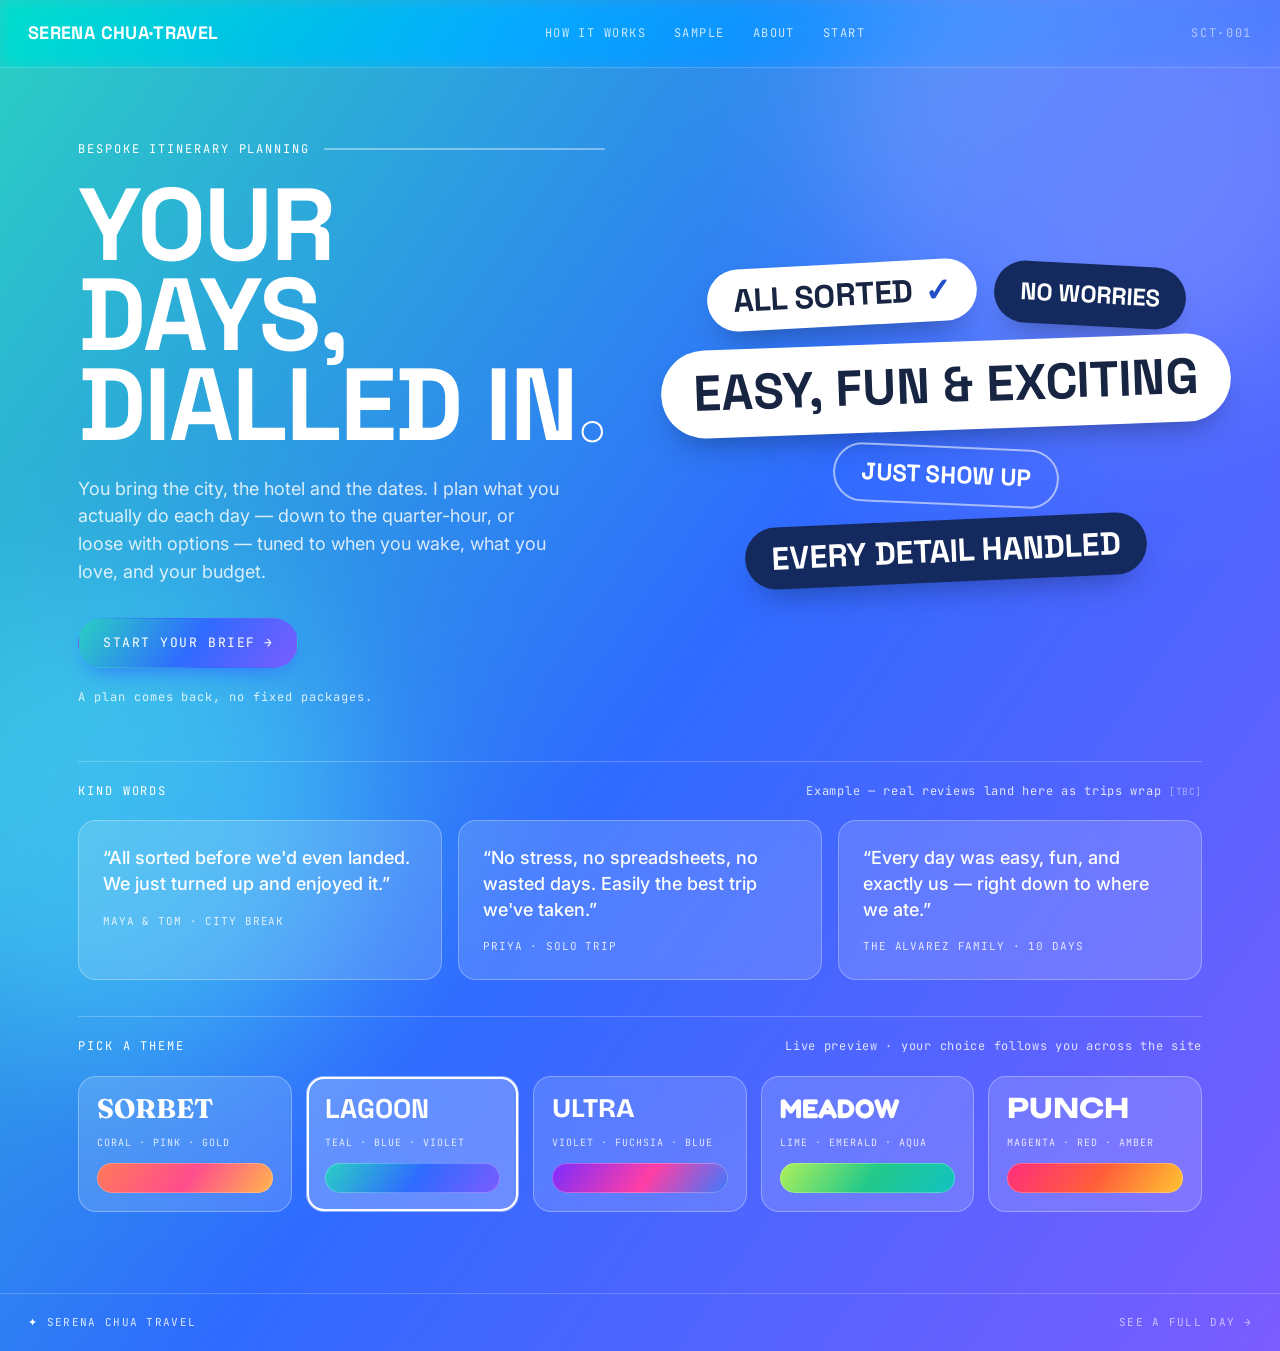
==== commit 794ef92f: "Replace home itinerary teaser with platitude stickers + testimonials The home day-card showed bland " ====
--- a/index.html
+++ b/index.html
@@ -40,18 +40,35 @@
         </div>
       </div>
 
-      <!-- signature: a day, planned -->
-      <div class="daycard reveal" aria-label="Sample itinerary">
-        <div class="daycard__top">
-          <h2>Day 01 · Planned</h2>
-          <span class="code code--muted">Wakes 07:30</span>
-        </div>
-        <div class="agenda">
-          <div class="slot"><span class="slot__time">08:00</span><span><span class="slot__name">Breakfast</span><span class="slot__note">In the hotel, kept light — long day ahead.</span></span></div>
-          <div class="slot"><span class="slot__time">08:45</span><span><span class="slot__name">Old town on foot</span><span class="slot__note">The historic quarter, ahead of the crowds.</span></span></div>
-          <div class="slot"><span class="slot__time">10:30</span><span><span class="slot__name">Central market</span><span class="slot__note">Graze the stalls — a little of whatever's good.</span></span></div>
-          <div class="slot"><span class="slot__time">12:30</span><span><span class="slot__name">Lunch — booked</span><span class="slot__note">A local counter, within budget. Reserved for you.</span></span></div>
-        </div>
+      <!-- signature: how it feels, in stickers -->
+      <div class="stickers reveal">
+        <span class="sticker sticker--white sticker--md" style="--r:-3deg">All sorted <em>✓</em></span>
+        <span class="sticker sticker--ink sticker--sm" style="--r:3deg">No worries</span>
+        <span class="sticker sticker--white sticker--lg" style="--r:-2deg">Easy, fun &amp; exciting</span>
+        <span class="sticker sticker--outline sticker--sm" style="--r:2.5deg">Just show up</span>
+        <span class="sticker sticker--ink sticker--md" style="--r:-2.5deg">Every detail handled</span>
+      </div>
+    </section>
+
+    <!-- testimonials -->
+    <section class="quotes-wrap" aria-label="Kind words">
+      <div class="themes__head">
+        <span class="code">Kind words</span>
+        <span class="themes__hint">Example — real reviews land here as trips wrap <span class="tbc">[TBC]</span></span>
+      </div>
+      <div class="quotes">
+        <figure class="quote">
+          <p>“All sorted before we'd even landed. We just turned up and enjoyed it.”</p>
+          <figcaption>Maya &amp; Tom · city break</figcaption>
+        </figure>
+        <figure class="quote">
+          <p>“No stress, no spreadsheets, no wasted days. Easily the best trip we've taken.”</p>
+          <figcaption>Priya · solo trip</figcaption>
+        </figure>
+        <figure class="quote">
+          <p>“Every day was easy, fun, and exactly us — right down to where we ate.”</p>
+          <figcaption>The Alvarez family · 10 days</figcaption>
+        </figure>
       </div>
     </section>
 
--- a/styles.css
+++ b/styles.css
@@ -199,6 +199,36 @@
 .daycard .slot__name { color: var(--on-grad); }
 .daycard .slot__time { color: var(--on-grad); opacity: .85; }
 .daycard .slot__note { color: var(--on-grad-muted); }
+
+/* platitude stickers — the hero's playful signature */
+.stickers { display: flex; flex-wrap: wrap; gap: 16px; align-content: center; justify-content: center; min-height: 340px; }
+.sticker {
+  font-family: var(--display); font-weight: 800; text-transform: uppercase; line-height: .95;
+  padding: 16px 26px; border-radius: 999px; transform: rotate(var(--r, 0deg));
+  box-shadow: 0 16px 34px -16px rgba(0,0,0,.42); white-space: nowrap; display: inline-flex; align-items: center; gap: .35em;
+  transition: transform .2s ease;
+}
+.sticker:hover { transform: rotate(var(--r, 0deg)) scale(1.05); }
+.sticker--white   { background: #fff; color: var(--ink); }
+.sticker--ink     { background: var(--navy); color: #fff; }
+.sticker--outline { background: transparent; color: var(--on-grad); box-shadow: none; border: 2px solid color-mix(in srgb, var(--on-grad) 55%, transparent); }
+.sticker--sm { font-size: clamp(17px, 2.1vw, 24px); }
+.sticker--md { font-size: clamp(21px, 2.8vw, 32px); }
+.sticker--lg { font-size: clamp(28px, 4.3vw, 50px); padding: 20px 32px; }
+.sticker em { font-style: normal; color: var(--amber); }
+.sticker--white em { color: var(--amber-deep); }
+
+/* testimonials — frosted quote cards over the gradient */
+.quotes-wrap { padding: 0 0 3vh; }
+.quotes { display: grid; grid-template-columns: repeat(3, 1fr); gap: 16px; }
+.quote {
+  margin: 0; background: color-mix(in srgb, var(--bone) 15%, transparent);
+  border: 1px solid rgba(255,255,255,.28); border-radius: var(--radius); padding: 24px;
+  backdrop-filter: blur(8px);
+}
+.quote p { margin: 0 0 16px; font-size: 18px; line-height: 1.42; color: var(--on-grad); font-weight: 500; }
+.quote figcaption { font-family: var(--mono); font-size: 11px; letter-spacing: .08em; text-transform: uppercase; color: var(--on-grad-muted); }
+@media (max-width: 860px) { .quotes { grid-template-columns: 1fr; } .stickers { min-height: 0; padding: 10px 0; } }
 
 /* reveal */
 @media (prefers-reduced-motion: no-preference) {
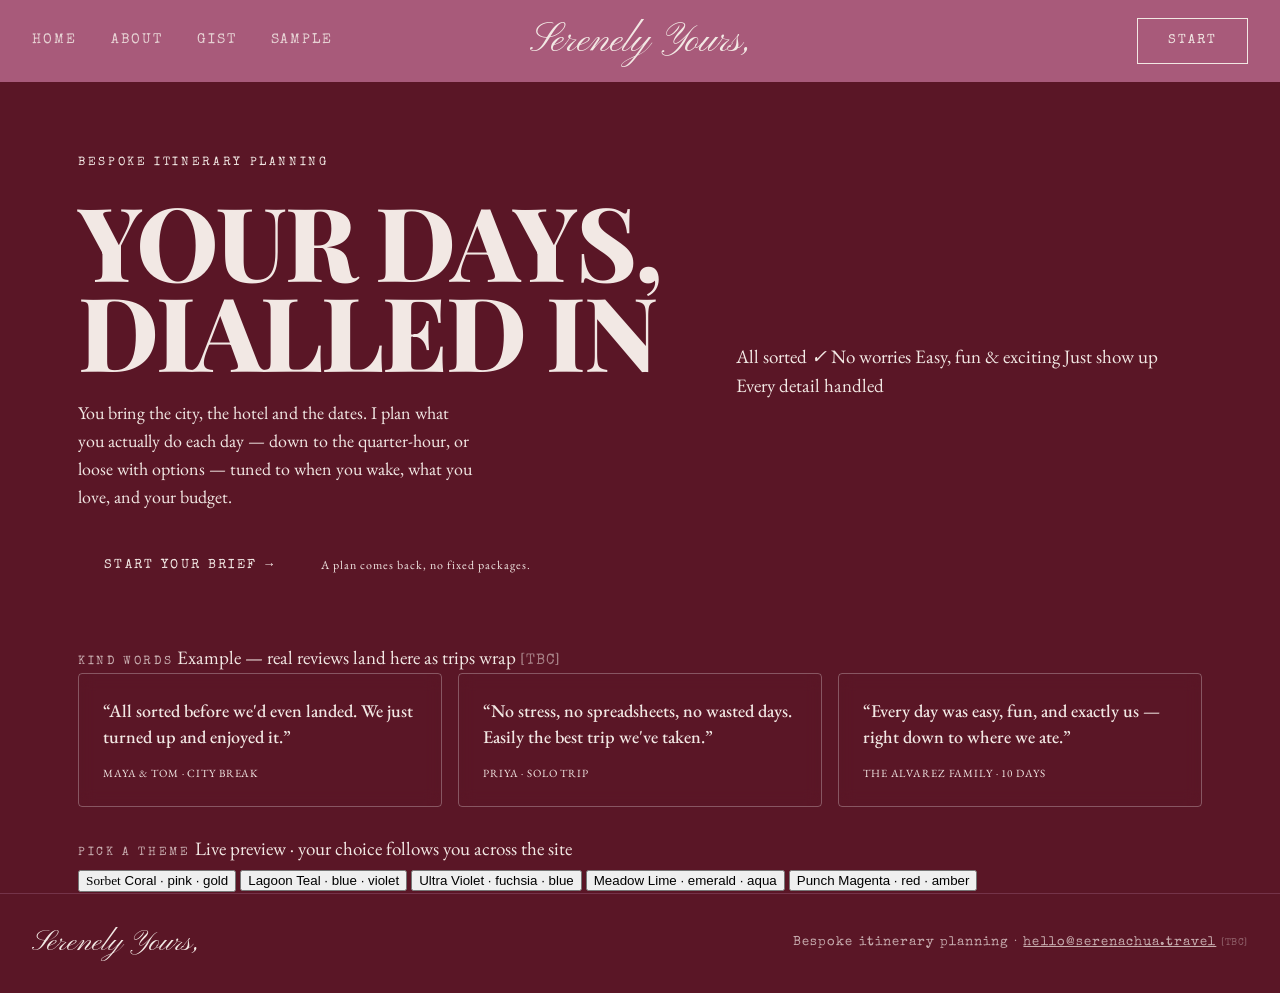
==== commit 3940f1e2: "feat: vintage foundation — tokens, fonts, shared nav/footer; remove theme system" ====
--- a/index.html
+++ b/index.html
@@ -3,26 +3,25 @@
 <head>
   <meta charset="UTF-8" />
   <meta name="viewport" content="width=device-width, initial-scale=1.0" />
-  <script>(function(){try{var ok=['sorbet','lagoon','ultra','meadow','punch'];var p=new URLSearchParams(location.search).get('theme');var t=(p&&ok.indexOf(p)>=0)?p:(localStorage.getItem('sct-theme')||'lagoon');if(ok.indexOf(t)<0)t='lagoon';document.documentElement.setAttribute('data-theme',t);if(p&&ok.indexOf(p)>=0)localStorage.setItem('sct-theme',t);}catch(e){}})();</script>
-  <title>Serena Chua Travel — Your days, dialled in</title>
+  <title>Serenely Yours — your days, dialled in</title>
   <meta name="description" content="Bespoke day-by-day itinerary planning. You bring the city, hotel and dates; I plan what you actually do — tuned to you." />
   <link rel="preconnect" href="https://fonts.googleapis.com">
   <link rel="preconnect" href="https://fonts.gstatic.com" crossorigin>
-  <link href="https://fonts.googleapis.com/css2?family=Space+Grotesk:wght@500;700&family=Fraunces:opsz,wght@9..144,600;9..144,900&family=Bricolage+Grotesque:opsz,wght@12..96,700;12..96,800&family=Fredoka:wght@500;600;700&family=Unbounded:wght@700;800&family=Inter:wght@400;500&family=JetBrains+Mono:wght@400;500&display=swap" rel="stylesheet">
+  <link href="https://fonts.googleapis.com/css2?family=Playfair+Display:ital,wght@0,400;0,700;0,900;1,400;1,700&family=Pinyon+Script&family=Special+Elite&family=EB+Garamond:ital,wght@0,400;0,500;0,600;1,400&display=swap" rel="stylesheet">
   <link rel="stylesheet" href="styles.css" />
 </head>
-<body class="page-home dark">
+<body class="page-home">
 
   <nav class="nav">
-    <a class="nav__brand" href="index.html">SERENA CHUA<b>·</b>TRAVEL</a>
-    <button class="nav__toggle" aria-label="Menu" onclick="this.nextElementSibling.classList.toggle('open')">Menu</button>
+    <button class="nav__toggle" aria-label="Menu" onclick="this.closest('.nav').classList.toggle('open')">Menu</button>
     <div class="nav__links">
-      <a href="how-it-works.html">How it works</a>
+      <a href="index.html">Home</a>
+      <a href="about.html">About</a>
+      <a href="how-it-works.html">Gist</a>
       <a href="sample.html">Sample</a>
-      <a href="about.html">About</a>
-      <a href="contact.html">Start</a>
     </div>
-    <span class="nav__code">SCT·001</span>
+    <a class="nav__brand" href="index.html">Serenely Yours,</a>
+    <a class="nav__cta" href="contact.html">Start</a>
   </nav>
 
   <main class="wrap">
@@ -109,8 +108,8 @@
   </main>
 
   <footer class="foot">
-    <span><span class="foot__mark">✦</span> Serena Chua Travel</span>
-    <a href="sample.html">See a full day →</a>
+    <span class="foot__mark script">Serenely Yours,</span>
+    <span>Bespoke itinerary planning · <a href="mailto:hello@example.com">hello@serenachua.travel</a> <span class="tbc">[TBC]</span></span>
   </footer>
 
   <script>
--- a/styles.css
+++ b/styles.css
@@ -1,161 +1,78 @@
 /* ============================================================
-   Serena Chua Travel — bespoke itinerary planning
-   Canva-inspired: vivid gradients, gradient-filled type, rounded
-   surfaces, pill buttons, playful display faces. Five themes, each
-   a gradient story. The signature artifact is the ITINERARY agenda.
+   Serenely Yours — bespoke itinerary planning
+   Vintage love-letter identity: oxblood ground, mauve nav band,
+   Playfair headlines, Pinyon signature, Special Elite typewriter,
+   EB Garamond prose. Single palette — no themes.
    ============================================================ */
-
-/* ---- Themes: colour names kept semantic ----
-   --navy* = deep brand ink (dark UI) · --bone* = light ground
-   --amber* = solid accent · --grad = signature gradient
-   --c1/2/3 = gradient stops · --on-grad(-muted) = text over gradient */
-
-:root, [data-theme="lagoon"] {          /* Canva teal → blue → violet */
-  --c1:#2ad0c3; --c2:#2f6bff; --c3:#7b5cff;
-  --grad: linear-gradient(125deg, #2ad0c3 0%, #2f6bff 52%, #7b5cff 100%);
-  --amber:#2f6bff; --amber-deep:#2350c8;
-  --navy:#142a5e; --navy-deep:#0f2049; --navy-line:#2c447e;
-  --bone:#f2f6ff; --bone-soft:#e6eeff; --bone-line:#d3e0f7;
-  --sky:#a9c4f0; --ink:#182542; --muted:#5a6a86;
-  --on-grad:#ffffff; --on-grad-muted:rgba(255,255,255,.82);
-  --display:"Space Grotesk", sans-serif; --radius:18px;
-}
-
-[data-theme="sorbet"] {                  /* coral → pink → gold */
-  --c1:#ff7a59; --c2:#ff4d8d; --c3:#ffb64d;
-  --grad: linear-gradient(125deg, #ff7a59 0%, #ff4d8d 52%, #ffb64d 100%);
-  --amber:#ff4d8d; --amber-deep:#d8356e;
-  --navy:#43182f; --navy-deep:#331124; --navy-line:#5f2a45;
-  --bone:#fff6f1; --bone-soft:#ffe9de; --bone-line:#f7d7c9;
-  --sky:#f2bccb; --ink:#3c2230; --muted:#8a6675;
-  --on-grad:#ffffff; --on-grad-muted:rgba(255,255,255,.85);
-  --display:"Fraunces", serif; --radius:20px;
-}
-
-[data-theme="ultra"] {                   /* violet → fuchsia → blue */
-  --c1:#7a2cff; --c2:#ff3ea5; --c3:#3a7bff;
-  --grad: linear-gradient(125deg, #7a2cff 0%, #ff3ea5 54%, #3a7bff 100%);
-  --amber:#ff3ea5; --amber-deep:#d61f82;
-  --navy:#2a1150; --navy-deep:#1f0c3c; --navy-line:#472a72;
-  --bone:#f8f2ff; --bone-soft:#efe2ff; --bone-line:#e0ccf5;
-  --sky:#cbb0ec; --ink:#241436; --muted:#6a5580;
-  --on-grad:#ffffff; --on-grad-muted:rgba(255,255,255,.85);
-  --display:"Bricolage Grotesque", sans-serif; --radius:18px;
-}
-
-[data-theme="meadow"] {                  /* lime → emerald → aqua (dark text) */
-  --c1:#aef05a; --c2:#22c98a; --c3:#12c2c2;
-  --grad: linear-gradient(125deg, #aef05a 0%, #22c98a 52%, #12c2c2 100%);
-  --amber:#12a37a; --amber-deep:#0c855f;
-  --navy:#0f3b30; --navy-deep:#0a2c24; --navy-line:#235448;
-  --bone:#f1fbf3; --bone-soft:#e2f6e8; --bone-line:#cfeccf;
-  --sky:#a7d8bf; --ink:#123026; --muted:#4f6b5c;
-  --on-grad:#0c3a2c; --on-grad-muted:rgba(12,58,44,.72);
-  --display:"Fredoka", sans-serif; --radius:22px;
-}
-
-[data-theme="punch"] {                   /* magenta → red → amber */
-  --c1:#ff2e7e; --c2:#ff5e3a; --c3:#ffc531;
-  --grad: linear-gradient(125deg, #ff2e7e 0%, #ff5e3a 52%, #ffc531 100%);
-  --amber:#ff2e7e; --amber-deep:#d8195f;
-  --navy:#4a1224; --navy-deep:#380d1b; --navy-line:#6e2740;
-  --bone:#fff5f2; --bone-soft:#ffe7e0; --bone-line:#f8d2c8;
-  --sky:#f2b7ac; --ink:#3a1a20; --muted:#8a6560;
-  --on-grad:#ffffff; --on-grad-muted:rgba(255,255,255,.86);
-  --display:"Unbounded", sans-serif; --radius:18px;
-}
-
-:root {
-  --body: "Inter", -apple-system, BlinkMacSystemFont, "Segoe UI", sans-serif;
-  --mono: "JetBrains Mono", ui-monospace, "SFMono-Regular", monospace;
-  --maxw: 1180px;
-}
-
-* { box-sizing: border-box; }
-html { scroll-behavior: smooth; transition: background-color .3s ease; }
-body {
-  margin: 0; font-family: var(--body); color: var(--ink);
-  background: var(--bone); line-height: 1.55;
-  -webkit-font-smoothing: antialiased; text-rendering: optimizeLegibility;
-}
-img { max-width: 100%; display: block; }
-a { color: inherit; }
-
-.wrap { max-width: var(--maxw); margin: 0 auto; padding: 0 28px; }
-
-/* caption motif */
-.code { font-family: var(--mono); font-size: 12px; letter-spacing: .16em; text-transform: uppercase; color: var(--amber-deep); }
-.code--muted { color: var(--sky); }
-.tbc { font-family: var(--mono); font-size: .82em; letter-spacing: .06em; opacity: .55; }
-
-.display { font-family: var(--display); font-weight: 700; line-height: .92; letter-spacing: -.01em; text-transform: uppercase; }
-
-/* gradient-filled headlines on light pages */
-.grad-text, .how-head h1, .sample-head h1, .passport__title { color: var(--amber-deep); }
-@supports ((-webkit-background-clip: text) or (background-clip: text)) {
-  .grad-text, .how-head h1, .sample-head h1, .passport__title {
-    background: var(--grad); -webkit-background-clip: text; background-clip: text;
-    -webkit-text-fill-color: transparent; color: transparent;
-  }
-}
-
-/* buttons — pill, gradient primary */
-.btn {
-  display: inline-flex; align-items: center; gap: .6em;
-  font-family: var(--mono); font-size: 13px; letter-spacing: .12em; text-transform: uppercase;
-  padding: 14px 24px; text-decoration: none; border: 1.5px solid currentColor; cursor: pointer;
-  background: none; border-radius: 999px;
-  transition: transform .18s ease, box-shadow .18s ease, background .18s ease, color .18s ease, filter .18s ease;
-}
-.btn:hover { transform: translateY(-2px); }
-.btn--amber { background: var(--grad); color: #fff; border-color: transparent; box-shadow: 0 10px 24px -10px var(--amber); }
-.btn--amber:hover { filter: brightness(1.06); box-shadow: 0 14px 30px -10px var(--amber); }
-.btn--ghost-light { color: var(--on-grad); border-color: color-mix(in srgb, var(--on-grad) 55%, transparent); }
-.btn--ghost-light:hover { background: var(--on-grad); color: var(--navy-deep); }
-.btn--ghost-dark { color: var(--navy); }
-.btn--ghost-dark:hover { background: var(--navy); color: var(--bone); }
-.btn__arrow { transition: transform .18s ease; }
-.btn:hover .btn__arrow { transform: translateX(3px); }
-
-/* =====================================================================
-   NAV + FOOTER
-   ===================================================================== */
-.nav {
-  position: sticky; top: 0; z-index: 50; display: flex; align-items: center;
-  justify-content: space-between; gap: 20px; padding: 16px 28px;
-  border-bottom: 1px solid var(--bone-line); background: color-mix(in srgb, var(--bone) 82%, transparent);
-  backdrop-filter: saturate(140%) blur(8px);
-}
-body.dark .nav { background: transparent; border-bottom-color: rgba(255,255,255,.2); color: var(--on-grad); }
-.nav__brand { font-family: var(--display); font-weight: 700; text-transform: uppercase; letter-spacing: .02em; font-size: 18px; text-decoration: none; white-space: nowrap; }
-.nav__brand b { color: var(--amber); }
-body.dark .nav__brand b { color: var(--on-grad); }
-.nav__links { display: flex; gap: 4px; align-items: center; }
-.nav__links a { font-family: var(--mono); font-size: 12px; letter-spacing: .12em; text-transform: uppercase; text-decoration: none; padding: 8px 12px; border-radius: 999px; opacity: .78; }
-.nav__links a:hover, .nav__links a[aria-current] { opacity: 1; background: color-mix(in srgb, currentColor 12%, transparent); }
-.nav__code { font-family: var(--mono); font-size: 12px; letter-spacing: .14em; opacity: .55; }
-.nav__toggle { display: none; }
-
-.foot {
-  display: flex; align-items: center; justify-content: space-between; flex-wrap: wrap; gap: 12px;
-  padding: 20px 28px; font-family: var(--mono); font-size: 11px; letter-spacing: .12em;
-  text-transform: uppercase; border-top: 1px solid var(--bone-line); position: relative; z-index: 1;
-}
-body.dark .foot { border-top-color: rgba(255,255,255,.2); color: var(--on-grad-muted); }
-.foot a { text-decoration: none; opacity: .75; }
-.foot a:hover { opacity: 1; }
-.foot__mark { color: var(--amber); }
-body.dark .foot__mark { color: var(--on-grad); }
-
-@media (max-width: 780px) {
-  .nav__links, .nav__code { display: none; }
-  .nav__links.open {
-    display: flex; flex-direction: column; align-items: flex-start; position: absolute;
-    top: 100%; left: 0; right: 0; background: var(--bone); padding: 8px 20px 18px;
-    border-bottom: 1px solid var(--bone-line);
-  }
-  body.dark .nav__links.open { background: var(--navy); }
-  .nav__toggle { display: inline-block; font-family: var(--mono); font-size: 12px; letter-spacing: .12em; text-transform: uppercase; background: none; border: 1.5px solid currentColor; color: inherit; padding: 8px 14px; border-radius: 999px; cursor: pointer; }
+:root{
+  --wine:#5a1626; --wine-deep:#4a1120; --wine-line:#743349;
+  --mauve:#a85a7a; --rose-faded:#b3768d;
+  --cream:#f2e8e4; --cream-dim:rgba(242,232,228,.72);
+  --paper:#efe3dd; --ink:#20141a; --stamp-red:#a23a2e;
+  --script:"Pinyon Script", cursive;
+  --display:"Playfair Display", Georgia, serif;
+  --type:"Special Elite", "Courier New", monospace;
+  --body:"EB Garamond", Georgia, serif;
+  --maxw:1180px; --radius:4px;
+}
+*{ box-sizing:border-box; }
+html{ scroll-behavior:smooth; }
+body{
+  margin:0; font-family:var(--body); font-size:19px; line-height:1.55;
+  color:var(--cream); background:var(--wine);
+  -webkit-font-smoothing:antialiased; text-rendering:optimizeLegibility;
+}
+img{ max-width:100%; display:block; }
+a{ color:inherit; }
+.wrap{ max-width:var(--maxw); margin:0 auto; padding:0 28px; }
+
+/* type helpers */
+.script{ font-family:var(--script); font-weight:400; }
+.display{ font-family:var(--display); font-weight:700; text-transform:uppercase; line-height:1.02; letter-spacing:.01em; }
+.italic-display{ font-family:var(--display); font-style:italic; font-weight:400; line-height:1.05; }
+.type{ font-family:var(--type); font-weight:400; }
+.code{ font-family:var(--type); font-size:12px; letter-spacing:.22em; text-transform:uppercase; color:var(--cream-dim); }
+.tbc{ font-family:var(--type); font-size:.8em; letter-spacing:.05em; opacity:.5; }
+
+/* buttons */
+.btn{ display:inline-flex; align-items:center; gap:.6em; font-family:var(--type);
+  font-size:13px; letter-spacing:.18em; text-transform:uppercase; text-decoration:none;
+  padding:13px 26px; border-radius:var(--radius); cursor:pointer; transition:background .18s, color .18s; }
+.btn--outline{ color:var(--cream); border:1.5px solid var(--cream); background:none; }
+.btn--outline:hover{ background:var(--cream); color:var(--wine); }
+.btn--solid{ color:var(--cream); background:var(--mauve); border:1.5px solid var(--mauve); }
+.btn--solid:hover{ filter:brightness(1.08); }
+
+/* nav — mauve band, centred script brand */
+.nav{ position:relative; display:flex; align-items:center; justify-content:space-between;
+  background:var(--mauve); color:var(--cream); padding:18px 32px; }
+.nav__links{ display:flex; gap:34px; }
+.nav__links a{ font-family:var(--type); font-size:14px; letter-spacing:.14em; text-transform:uppercase; text-decoration:none; opacity:.85; }
+.nav__links a:hover, .nav__links a[aria-current="page"]{ opacity:1; font-weight:400; color:#fff; }
+.nav__brand{ position:absolute; left:50%; top:50%; transform:translate(-50%,-50%);
+  font-family:var(--script); font-size:40px; color:var(--cream); text-decoration:none; white-space:nowrap; }
+.nav__cta{ font-family:var(--type); font-size:13px; letter-spacing:.16em; text-transform:uppercase;
+  text-decoration:none; color:var(--cream); border:1.5px solid var(--cream); padding:12px 30px; }
+.nav__cta:hover{ background:var(--cream); color:var(--wine); }
+.nav__toggle{ display:none; }
+
+/* footer */
+.foot{ display:flex; align-items:center; justify-content:space-between;
+  padding:26px 32px; border-top:1px solid var(--wine-line); color:var(--cream-dim); font-family:var(--type); font-size:13px; letter-spacing:.08em; }
+.foot__mark{ font-family:var(--script); font-size:30px; color:var(--cream); letter-spacing:0; text-transform:none; }
+
+/* responsive nav */
+@media (max-width:780px){
+  .nav{ flex-wrap:wrap; }
+  .nav__brand{ position:static; transform:none; order:-1; width:100%; text-align:center; margin-bottom:10px; }
+  .nav__toggle{ display:inline-block; font-family:var(--type); font-size:13px; letter-spacing:.14em;
+    text-transform:uppercase; background:none; border:1px solid var(--cream); color:var(--cream); padding:8px 16px; border-radius:var(--radius); }
+  .nav__links{ display:none; flex-direction:column; gap:14px; width:100%; margin-top:14px; }
+  .nav.open .nav__links{ display:flex; }
+}
+@media (prefers-reduced-motion:reduce){
+  html{ scroll-behavior:auto; }
+  *{ transition:none !important; animation:none !important; }
 }
 
 /* =====================================================================
@@ -174,7 +91,7 @@
 /* =====================================================================
    PAGE: HOME — gradient hero + floating colour blobs
    ===================================================================== */
-body.page-home { background: var(--grad); color: var(--on-grad); position: relative; overflow-x: clip; }
+body.page-home { position: relative; overflow-x: clip; }
 body.page-home::before, body.page-home::after { content: ""; position: fixed; border-radius: 50%; filter: blur(80px); z-index: 0; pointer-events: none; }
 body.page-home::before { width: 540px; height: 540px; background: var(--c3); opacity: .5; top: -140px; right: -90px; mix-blend-mode: screen; }
 body.page-home::after  { width: 480px; height: 480px; background: var(--c1); opacity: .45; bottom: -160px; left: -110px; mix-blend-mode: screen; }
@@ -200,24 +117,6 @@
 .daycard .slot__time { color: var(--on-grad); opacity: .85; }
 .daycard .slot__note { color: var(--on-grad-muted); }
 
-/* platitude stickers — the hero's playful signature */
-.stickers { display: flex; flex-wrap: wrap; gap: 16px; align-content: center; justify-content: center; min-height: 340px; }
-.sticker {
-  font-family: var(--display); font-weight: 800; text-transform: uppercase; line-height: .95;
-  padding: 16px 26px; border-radius: 999px; transform: rotate(var(--r, 0deg));
-  box-shadow: 0 16px 34px -16px rgba(0,0,0,.42); white-space: nowrap; display: inline-flex; align-items: center; gap: .35em;
-  transition: transform .2s ease;
-}
-.sticker:hover { transform: rotate(var(--r, 0deg)) scale(1.05); }
-.sticker--white   { background: #fff; color: var(--ink); }
-.sticker--ink     { background: var(--navy); color: #fff; }
-.sticker--outline { background: transparent; color: var(--on-grad); box-shadow: none; border: 2px solid color-mix(in srgb, var(--on-grad) 55%, transparent); }
-.sticker--sm { font-size: clamp(17px, 2.1vw, 24px); }
-.sticker--md { font-size: clamp(21px, 2.8vw, 32px); }
-.sticker--lg { font-size: clamp(28px, 4.3vw, 50px); padding: 20px 32px; }
-.sticker em { font-style: normal; color: var(--amber); }
-.sticker--white em { color: var(--amber-deep); }
-
 /* testimonials — frosted quote cards over the gradient */
 .quotes-wrap { padding: 0 0 3vh; }
 .quotes { display: grid; grid-template-columns: repeat(3, 1fr); gap: 16px; }
@@ -228,7 +127,7 @@
 }
 .quote p { margin: 0 0 16px; font-size: 18px; line-height: 1.42; color: var(--on-grad); font-weight: 500; }
 .quote figcaption { font-family: var(--mono); font-size: 11px; letter-spacing: .08em; text-transform: uppercase; color: var(--on-grad-muted); }
-@media (max-width: 860px) { .quotes { grid-template-columns: 1fr; } .stickers { min-height: 0; padding: 10px 0; } }
+@media (max-width: 860px) { .quotes { grid-template-columns: 1fr; } }
 
 /* reveal */
 @media (prefers-reduced-motion: no-preference) {
@@ -242,29 +141,6 @@
 }
 
 /* =====================================================================
-   THEME PICKER — home, live-switches the whole site
-   ===================================================================== */
-.themes { padding: 1vh 0 9vh; }
-.themes__head { display: flex; align-items: baseline; justify-content: space-between; gap: 12px; flex-wrap: wrap; border-top: 1px solid rgba(255,255,255,.24); padding-top: 20px; margin-bottom: 20px; }
-.themes__head .code { color: var(--on-grad); }
-.themes__hint { font-family: var(--mono); font-size: 12px; letter-spacing: .06em; color: var(--on-grad-muted); }
-.themes__grid { display: grid; grid-template-columns: repeat(5, 1fr); gap: 14px; }
-.tcard {
-  display: flex; flex-direction: column; gap: 14px; align-items: stretch; text-align: left;
-  background: color-mix(in srgb, var(--bone) 15%, transparent); border: 1px solid rgba(255,255,255,.3);
-  border-radius: var(--radius); padding: 18px; color: var(--on-grad); cursor: pointer;
-  backdrop-filter: blur(8px);
-  transition: transform .18s ease, box-shadow .18s ease, background .18s ease;
-}
-.tcard:hover { transform: translateY(-3px); box-shadow: 0 18px 34px -18px rgba(0,0,0,.4); }
-.tcard[aria-pressed="true"] { background: color-mix(in srgb, var(--bone) 26%, transparent); box-shadow: 0 0 0 2px var(--on-grad) inset; }
-.tcard__name { font-size: 27px; line-height: 1; text-transform: uppercase; font-weight: 700; }
-.tcard__tag { font-family: var(--mono); font-size: 10px; letter-spacing: .1em; text-transform: uppercase; color: var(--on-grad-muted); }
-.tcard__grad { height: 30px; border-radius: 999px; margin-top: auto; box-shadow: inset 0 0 0 1px rgba(255,255,255,.25); }
-@media (max-width: 860px) { .themes__grid { grid-template-columns: repeat(2, 1fr); } }
-@media (max-width: 480px) { .themes__grid { grid-template-columns: 1fr; } }
-
-/* =====================================================================
    PAGE: HOW IT WORKS
    ===================================================================== */
 body.page-how { background: var(--bone); }
@@ -288,7 +164,6 @@
 /* =====================================================================
    PAGE: SAMPLE
    ===================================================================== */
-body.page-sample { background: var(--bone); }
 .sample-head { padding: 8vh 0 2vh; }
 .sample-head h1 { font-family: var(--display); font-weight: 800; text-transform: uppercase; font-size: clamp(44px, 8vw, 96px); line-height: .9; margin: 10px 0 0; }
 .sample-head p { max-width: 52ch; margin: 18px 0 0; color: var(--muted); }
@@ -322,7 +197,6 @@
 /* =====================================================================
    PAGE: ABOUT — passport spread
    ===================================================================== */
-body.page-about { background: var(--bone); }
 .passport { display: grid; grid-template-columns: minmax(280px, 420px) 1fr; gap: 56px; padding: 8vh 0 5vh; align-items: start; }
 .passport__photo { aspect-ratio: 4/5; background: var(--grad); border: none; border-radius: var(--radius); position: relative; display: grid; place-items: center; box-shadow: 0 24px 50px -24px var(--amber); }
 .passport__photo .code { position: absolute; bottom: 12px; left: 14px; color: #fff; opacity: .85; }
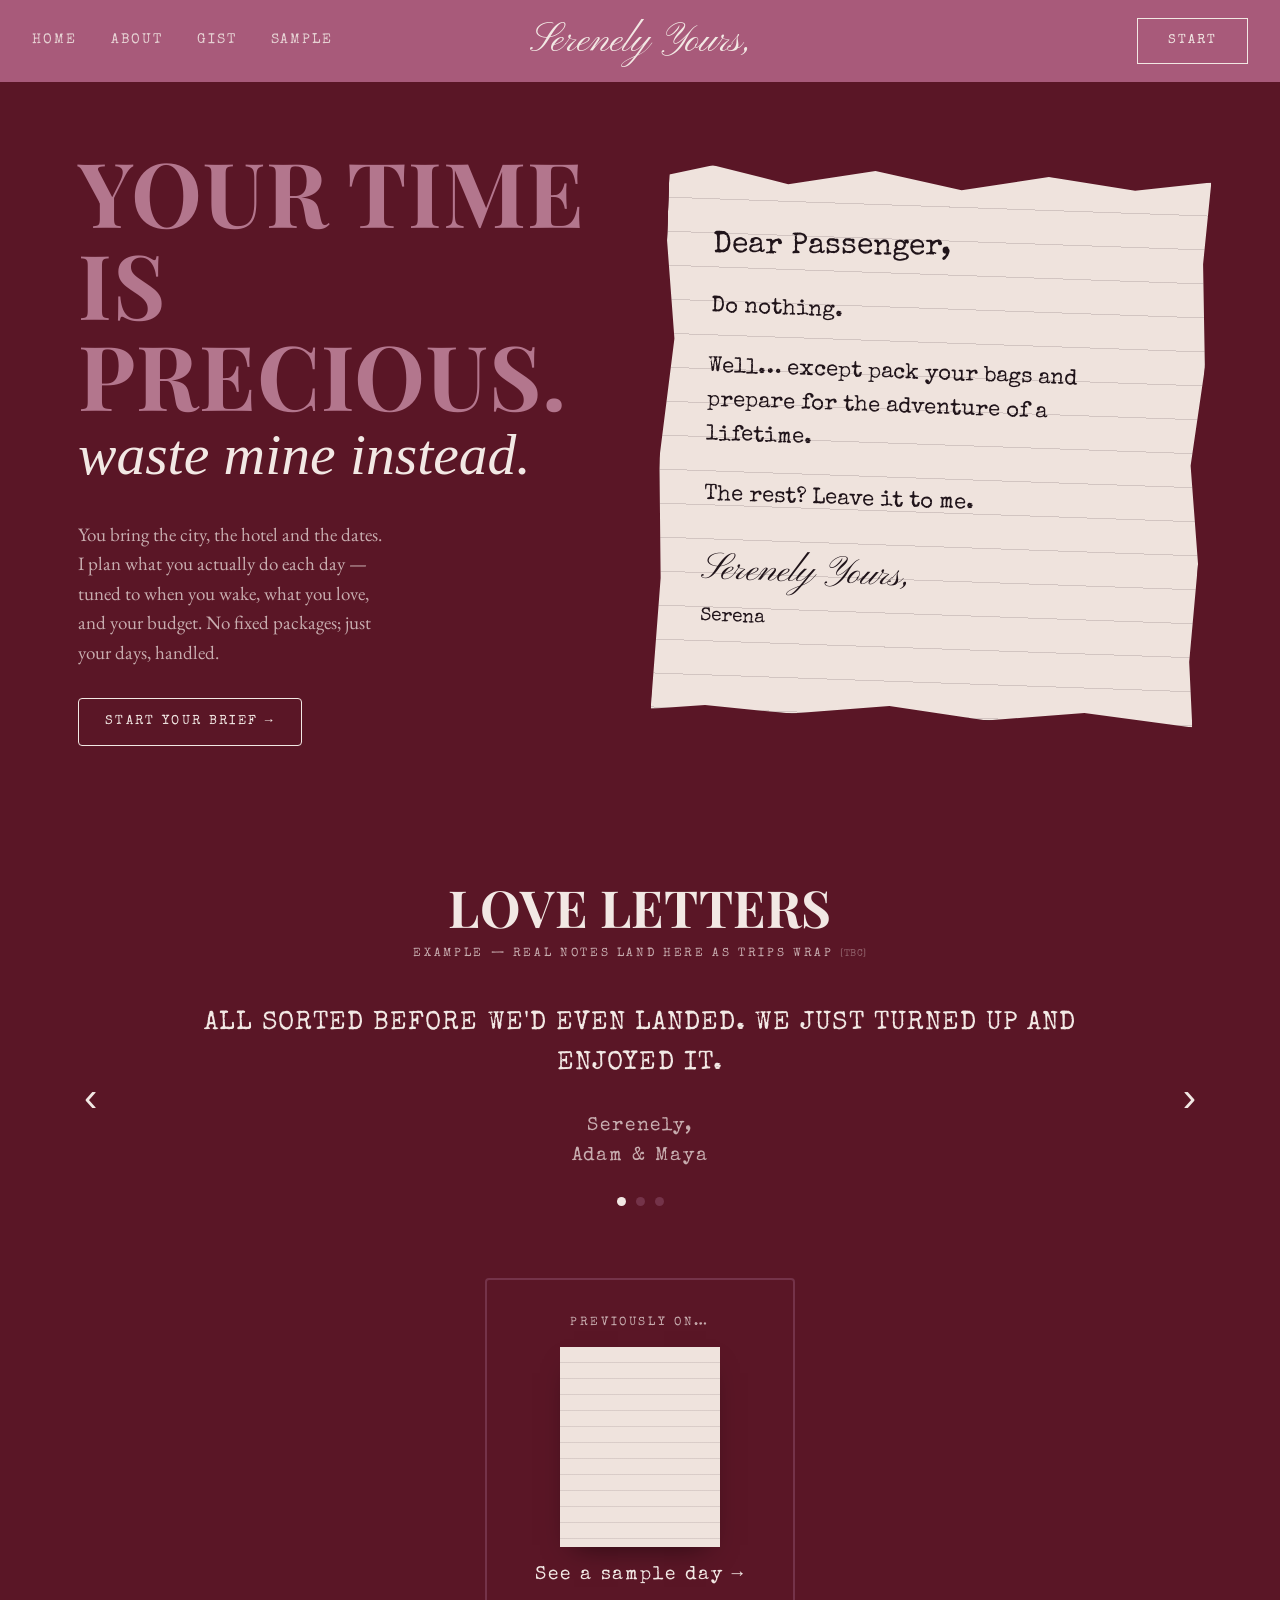
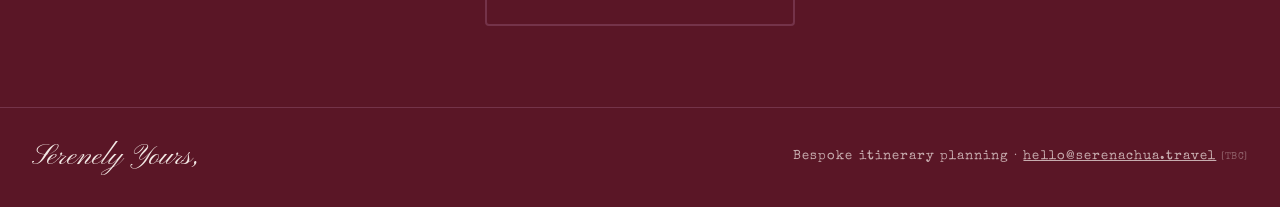
==== commit 1728180e: "feat: home — hero, Dear Passenger letter, Love Letters carousel, teaser" ====
--- a/index.html
+++ b/index.html
@@ -24,86 +24,46 @@
     <a class="nav__cta" href="contact.html">Start</a>
   </nav>
 
-  <main class="wrap">
-    <section class="home">
-      <div>
-        <div class="home__kicker reveal">
-          <span class="code">Bespoke itinerary planning</span>
-          <span class="line"></span>
+  <main>
+    <section class="hero wrap">
+      <div class="hero__copy">
+        <h1 class="hero__title display">Your time<br>is precious.</h1>
+        <p class="hero__tag italic-display">waste mine instead.</p>
+        <p class="hero__sub">You bring the city, the hotel and the dates. I plan what you actually do each day — tuned to when you wake, what you love, and your budget. No fixed packages; just your days, handled.</p>
+        <a class="btn btn--outline" href="contact.html">Start your brief →</a>
+      </div>
+      <aside class="letter" aria-label="A note from Serena">
+        <div class="letter__body type">
+          <p class="letter__hi">Dear Passenger,</p>
+          <p>Do nothing.</p>
+          <p>Well… except pack your bags and prepare for the adventure of a lifetime.</p>
+          <p>The rest? Leave it to me.</p>
         </div>
-        <h1 class="home__title reveal">Your days,<br>dialled&nbsp;in<span>.</span></h1>
-        <p class="home__sub reveal">You bring the city, the hotel and the dates. I plan what you actually do each day — down to the quarter-hour, or loose with options — tuned to when you wake, what you love, and your budget.</p>
-        <div class="home__cta reveal">
-          <a class="btn btn--amber" href="contact.html">Start your brief <span class="btn__arrow">→</span></a>
-          <span class="note">A plan comes back, no fixed packages.</span>
+        <p class="letter__sign"><span class="script">Serenely Yours,</span><br><span class="type">Serena</span></p>
+      </aside>
+    </section>
+
+    <section class="loveletters wrap" aria-label="Love letters">
+      <h2 class="loveletters__head display">Love Letters</h2>
+      <p class="code">Example — real notes land here as trips wrap <span class="tbc">[TBC]</span></p>
+      <div class="carousel" data-carousel>
+        <button class="carousel__nav carousel__nav--prev" aria-label="Previous">‹</button>
+        <div class="carousel__track">
+          <figure class="ll"><blockquote class="type">All sorted before we'd even landed. We just turned up and enjoyed it.</blockquote><figcaption class="type">Serenely,<br>Adam &amp; Maya</figcaption></figure>
+          <figure class="ll"><blockquote class="type">No stress, no spreadsheets, no wasted days. Easily the best trip we've taken.</blockquote><figcaption class="type">Serenely,<br>Priya</figcaption></figure>
+          <figure class="ll"><blockquote class="type">Every day was easy, fun, and exactly us — right down to where we ate.</blockquote><figcaption class="type">Serenely,<br>The Alvarez family</figcaption></figure>
         </div>
-      </div>
-
-      <!-- signature: how it feels, in stickers -->
-      <div class="stickers reveal">
-        <span class="sticker sticker--white sticker--md" style="--r:-3deg">All sorted <em>✓</em></span>
-        <span class="sticker sticker--ink sticker--sm" style="--r:3deg">No worries</span>
-        <span class="sticker sticker--white sticker--lg" style="--r:-2deg">Easy, fun &amp; exciting</span>
-        <span class="sticker sticker--outline sticker--sm" style="--r:2.5deg">Just show up</span>
-        <span class="sticker sticker--ink sticker--md" style="--r:-2.5deg">Every detail handled</span>
+        <button class="carousel__nav carousel__nav--next" aria-label="Next">›</button>
+        <div class="carousel__dots" aria-hidden="true"><i class="on"></i><i></i><i></i></div>
       </div>
     </section>
 
-    <!-- testimonials -->
-    <section class="quotes-wrap" aria-label="Kind words">
-      <div class="themes__head">
-        <span class="code">Kind words</span>
-        <span class="themes__hint">Example — real reviews land here as trips wrap <span class="tbc">[TBC]</span></span>
-      </div>
-      <div class="quotes">
-        <figure class="quote">
-          <p>“All sorted before we'd even landed. We just turned up and enjoyed it.”</p>
-          <figcaption>Maya &amp; Tom · city break</figcaption>
-        </figure>
-        <figure class="quote">
-          <p>“No stress, no spreadsheets, no wasted days. Easily the best trip we've taken.”</p>
-          <figcaption>Priya · solo trip</figcaption>
-        </figure>
-        <figure class="quote">
-          <p>“Every day was easy, fun, and exactly us — right down to where we ate.”</p>
-          <figcaption>The Alvarez family · 10 days</figcaption>
-        </figure>
-      </div>
-    </section>
-
-    <!-- THEME PICKER — live-switches the whole site -->
-    <section class="themes" aria-label="Choose a theme">
-      <div class="themes__head">
-        <span class="code">Pick a theme</span>
-        <span class="themes__hint">Live preview · your choice follows you across the site</span>
-      </div>
-      <div class="themes__grid">
-        <button class="tcard" data-t="sorbet" onclick="setTheme('sorbet')" aria-pressed="false">
-          <span class="tcard__name" style="font-family:'Fraunces',serif">Sorbet</span>
-          <span class="tcard__tag">Coral · pink · gold</span>
-          <span class="tcard__grad" style="background:linear-gradient(125deg,#ff7a59,#ff4d8d 52%,#ffb64d)"></span>
-        </button>
-        <button class="tcard" data-t="lagoon" onclick="setTheme('lagoon')" aria-pressed="true">
-          <span class="tcard__name" style="font-family:'Space Grotesk',sans-serif">Lagoon</span>
-          <span class="tcard__tag">Teal · blue · violet</span>
-          <span class="tcard__grad" style="background:linear-gradient(125deg,#2ad0c3,#2f6bff 52%,#7b5cff)"></span>
-        </button>
-        <button class="tcard" data-t="ultra" onclick="setTheme('ultra')" aria-pressed="false">
-          <span class="tcard__name" style="font-family:'Bricolage Grotesque',sans-serif">Ultra</span>
-          <span class="tcard__tag">Violet · fuchsia · blue</span>
-          <span class="tcard__grad" style="background:linear-gradient(125deg,#7a2cff,#ff3ea5 54%,#3a7bff)"></span>
-        </button>
-        <button class="tcard" data-t="meadow" onclick="setTheme('meadow')" aria-pressed="false">
-          <span class="tcard__name" style="font-family:'Fredoka',sans-serif">Meadow</span>
-          <span class="tcard__tag">Lime · emerald · aqua</span>
-          <span class="tcard__grad" style="background:linear-gradient(125deg,#aef05a,#22c98a 52%,#12c2c2)"></span>
-        </button>
-        <button class="tcard" data-t="punch" onclick="setTheme('punch')" aria-pressed="false">
-          <span class="tcard__name" style="font-family:'Unbounded',sans-serif">Punch</span>
-          <span class="tcard__tag">Magenta · red · amber</span>
-          <span class="tcard__grad" style="background:linear-gradient(125deg,#ff2e7e,#ff5e3a 52%,#ffc531)"></span>
-        </button>
-      </div>
+    <section class="teaser wrap">
+      <a class="teaser__frame" href="sample.html" aria-label="See a sample itinerary">
+        <span class="teaser__label code">Previously on…</span>
+        <span class="teaser__doc"></span>
+        <span class="teaser__cta type">See a sample day →</span>
+      </a>
     </section>
   </main>
 
@@ -113,20 +73,15 @@
   </footer>
 
   <script>
-    function setTheme(t){
-      document.documentElement.setAttribute('data-theme', t);
-      try { localStorage.setItem('sct-theme', t); } catch(e){}
-      document.querySelectorAll('.tcard').forEach(function(c){
-        c.setAttribute('aria-pressed', c.getAttribute('data-t') === t ? 'true' : 'false');
-      });
-    }
-    // reflect the theme applied on load (from ?theme= or storage)
-    (function(){
-      var t = document.documentElement.getAttribute('data-theme') || 'lagoon';
-      document.querySelectorAll('.tcard').forEach(function(c){
-        c.setAttribute('aria-pressed', c.getAttribute('data-t') === t ? 'true' : 'false');
-      });
-    })();
+  (function(){
+    var c=document.querySelector('[data-carousel]'); if(!c) return;
+    var track=c.querySelector('.carousel__track'), dots=c.querySelectorAll('.carousel__dots i');
+    var cards=c.querySelectorAll('.ll'), i=0;
+    function go(n){ i=(n+cards.length)%cards.length; cards[i].scrollIntoView({behavior:'smooth',inline:'center',block:'nearest'});
+      dots.forEach(function(d,k){ d.classList.toggle('on',k===i); }); }
+    c.querySelector('.carousel__nav--prev').onclick=function(){ go(i-1); };
+    c.querySelector('.carousel__nav--next').onclick=function(){ go(i+1); };
+  })();
   </script>
 
 </body>
--- a/styles.css
+++ b/styles.css
@@ -89,56 +89,47 @@
 body.dark .slot__note { color: var(--on-grad-muted); }
 
 /* =====================================================================
-   PAGE: HOME — gradient hero + floating colour blobs
-   ===================================================================== */
-body.page-home { position: relative; overflow-x: clip; }
-body.page-home::before, body.page-home::after { content: ""; position: fixed; border-radius: 50%; filter: blur(80px); z-index: 0; pointer-events: none; }
-body.page-home::before { width: 540px; height: 540px; background: var(--c3); opacity: .5; top: -140px; right: -90px; mix-blend-mode: screen; }
-body.page-home::after  { width: 480px; height: 480px; background: var(--c1); opacity: .45; bottom: -160px; left: -110px; mix-blend-mode: screen; }
-body.page-home .nav, body.page-home main, body.page-home .foot { position: relative; z-index: 1; }
-
-.home { display: grid; grid-template-columns: 1.05fr .95fr; gap: 56px; align-items: center; padding: 8vh 0 6vh; }
-.home__kicker { display: flex; align-items: center; gap: 14px; margin-bottom: 22px; }
-.home__kicker .code { color: var(--on-grad); }
-.home__kicker .line { height: 2px; border-radius: 2px; background: color-mix(in srgb, var(--on-grad) 40%, transparent); flex: 1; }
-.home__title { font-family: var(--display); font-weight: 800; text-transform: uppercase; font-size: clamp(52px, 8vw, 108px); line-height: .88; letter-spacing: -.02em; margin: 0; color: var(--on-grad); }
-.home__title span { color: var(--on-grad); -webkit-text-stroke: 2px var(--on-grad); -webkit-text-fill-color: transparent; }
-.home__sub { max-width: 44ch; margin: 24px 0 32px; color: var(--on-grad-muted); font-size: clamp(16px, 1.6vw, 18px); }
-.home__cta { display: flex; align-items: center; gap: 20px; flex-wrap: wrap; }
-.home__cta .note { color: var(--on-grad-muted); font-family: var(--mono); font-size: 12px; letter-spacing: .08em; }
-
-/* itinerary card (the day) — frosted over the gradient */
-.daycard { border: 1px solid rgba(255,255,255,.28); background: color-mix(in srgb, var(--bone) 16%, transparent); border-radius: var(--radius); overflow: hidden; backdrop-filter: blur(10px); box-shadow: 0 30px 60px -30px rgba(0,0,0,.35); }
-.daycard__top { display: flex; justify-content: space-between; align-items: baseline; padding: 16px 22px; border-bottom: 1px solid rgba(255,255,255,.22); }
-.daycard__top h2 { font-family: var(--display); font-weight: 700; text-transform: uppercase; font-size: 22px; margin: 0; letter-spacing: .02em; color: var(--on-grad); }
-.daycard .agenda { border-top: none; padding: 6px 22px 12px; }
-.daycard .agenda .slot { border-bottom-color: rgba(255,255,255,.16); }
-.daycard .slot__name { color: var(--on-grad); }
-.daycard .slot__time { color: var(--on-grad); opacity: .85; }
-.daycard .slot__note { color: var(--on-grad-muted); }
-
-/* testimonials — frosted quote cards over the gradient */
-.quotes-wrap { padding: 0 0 3vh; }
-.quotes { display: grid; grid-template-columns: repeat(3, 1fr); gap: 16px; }
-.quote {
-  margin: 0; background: color-mix(in srgb, var(--bone) 15%, transparent);
-  border: 1px solid rgba(255,255,255,.28); border-radius: var(--radius); padding: 24px;
-  backdrop-filter: blur(8px);
-}
-.quote p { margin: 0 0 16px; font-size: 18px; line-height: 1.42; color: var(--on-grad); font-weight: 500; }
-.quote figcaption { font-family: var(--mono); font-size: 11px; letter-spacing: .08em; text-transform: uppercase; color: var(--on-grad-muted); }
-@media (max-width: 860px) { .quotes { grid-template-columns: 1fr; } }
-
-/* reveal */
-@media (prefers-reduced-motion: no-preference) {
-  .reveal { opacity: 0; transform: translateY(14px); animation: rise .7s cubic-bezier(.2,.7,.2,1) forwards; }
-  .reveal:nth-child(2){animation-delay:.08s}.reveal:nth-child(3){animation-delay:.16s}
-  @keyframes rise { to { opacity: 1; transform: none; } }
-  body.page-home::before { animation: float1 16s ease-in-out infinite; }
-  body.page-home::after  { animation: float2 20s ease-in-out infinite; }
-  @keyframes float1 { 50% { transform: translate(-34px, 46px) scale(1.12); } }
-  @keyframes float2 { 50% { transform: translate(34px, -32px) scale(1.06); } }
-}
+   PAGE: HOME — hero, Dear Passenger letter, Love Letters carousel, teaser
+   ===================================================================== */
+.hero{ display:grid; grid-template-columns:1fr 1fr; gap:40px; align-items:center; padding:7vh 28px 9vh; }
+.hero__title{ font-size:clamp(48px,7vw,104px); color:var(--rose-faded); margin:0; }
+.hero__tag{ font-size:clamp(30px,4.5vw,60px); color:var(--cream); margin:.1em 0 .6em; }
+.hero__sub{ max-width:34ch; color:var(--cream-dim); margin:0 0 1.6em; }
+
+/* torn lined-paper letter */
+.letter{ position:relative; background:var(--paper); color:var(--ink);
+  padding:52px 46px 60px; transform:rotate(2deg); box-shadow:0 24px 50px -18px rgba(0,0,0,.55);
+  background-image:repeating-linear-gradient(180deg, transparent 0 33px, rgba(60,40,50,.16) 33px 34px);
+  clip-path:polygon(0 2%,8% 0,22% 3%,38% 0,54% 3%,70% 0,86% 2%,100% 0,99% 15%,100% 34%,98% 52%,100% 70%,99% 88%,100% 100%,80% 98%,62% 100%,44% 98%,26% 100%,10% 99%,0 100%,1% 76%,0 54%,2% 32%,0 14%); }
+.letter__body p{ margin:0 0 26px; font-size:22px; }
+.letter__hi{ font-size:30px !important; transform:rotate(-1.5deg); }
+.letter__sign{ margin-top:28px; }
+.letter__sign .script{ font-size:38px; }
+
+/* love letters carousel */
+.loveletters{ padding:6vh 28px; text-align:center; }
+.loveletters__head{ font-size:clamp(30px,4vw,52px); color:var(--cream); margin:0 0 6px; }
+.carousel{ position:relative; margin-top:40px; }
+.carousel__track{ display:flex; overflow-x:auto; scroll-snap-type:x mandatory; gap:0; scrollbar-width:none; }
+.carousel__track::-webkit-scrollbar{ display:none; }
+.ll{ flex:0 0 100%; scroll-snap-align:center; margin:0; padding:0 8%; }
+.ll blockquote{ font-size:clamp(18px,2.2vw,26px); text-transform:uppercase; letter-spacing:.04em; color:var(--cream); margin:0 0 28px; }
+.ll figcaption{ color:var(--cream-dim); letter-spacing:.1em; }
+.carousel__nav{ position:absolute; top:36%; background:none; border:none; color:var(--cream); font-size:40px; cursor:pointer; line-height:1; }
+.carousel__nav--prev{ left:0; } .carousel__nav--next{ right:0; }
+.carousel__dots{ display:flex; gap:10px; justify-content:center; margin-top:26px; }
+.carousel__dots i{ width:9px; height:9px; border-radius:50%; background:var(--wine-line); }
+.carousel__dots i.on{ background:var(--cream); }
+
+/* itinerary teaser */
+.teaser{ padding:2vh 28px 9vh; text-align:center; }
+.teaser__frame{ display:inline-flex; flex-direction:column; align-items:center; gap:14px; padding:34px 48px;
+  border:2px solid var(--wine-line); border-radius:var(--radius); text-decoration:none; }
+.teaser__label{ display:block; }
+.teaser__doc{ width:160px; height:200px; background:var(--paper); box-shadow:0 12px 28px -14px rgba(0,0,0,.6);
+  background-image:repeating-linear-gradient(180deg,transparent 0 15px,rgba(60,40,50,.12) 15px 16px); }
+.teaser__cta{ color:var(--cream); letter-spacing:.1em; }
+@media (max-width:780px){ .hero{ grid-template-columns:1fr; } .letter{ transform:none; } }
 
 /* =====================================================================
    PAGE: HOW IT WORKS
@@ -246,7 +237,6 @@
 @media (prefers-reduced-motion: reduce) { * { animation: none !important; scroll-behavior: auto; } }
 
 @media (max-width: 860px) {
-  .home { grid-template-columns: 1fr; gap: 40px; padding-top: 6vh; }
   .flow { grid-template-columns: 1fr; gap: 16px; }
   .passport { grid-template-columns: 1fr; gap: 32px; }
 }
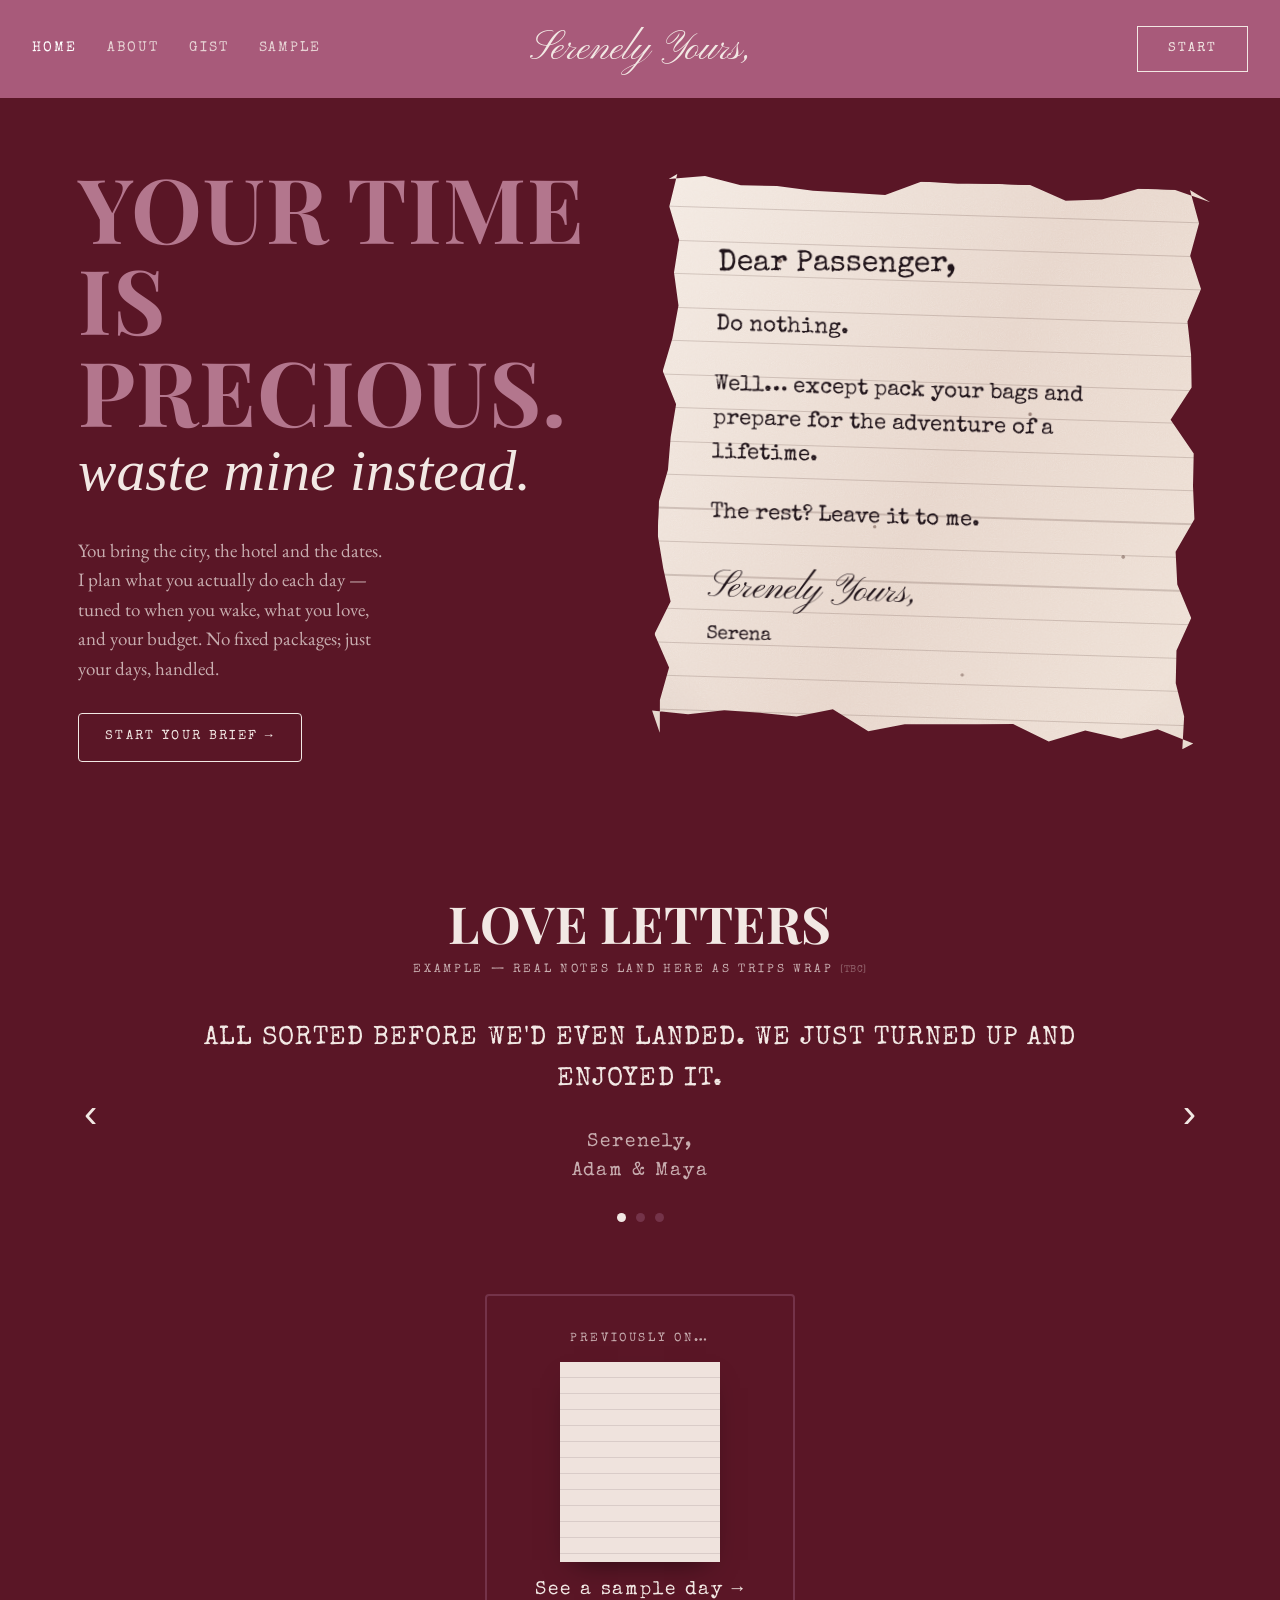
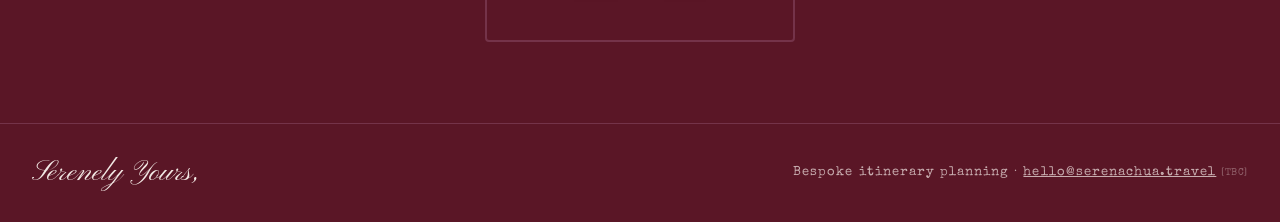
==== commit 3f3dad37: "fix: nav mid-width overlap + nav focus visibility + a11y polish" ====
--- a/index.html
+++ b/index.html
@@ -15,7 +15,7 @@
   <nav class="nav">
     <button class="nav__toggle" aria-label="Menu" onclick="this.closest('.nav').classList.toggle('open')">Menu</button>
     <div class="nav__links">
-      <a href="index.html">Home</a>
+      <a href="index.html" aria-current="page">Home</a>
       <a href="about.html">About</a>
       <a href="how-it-works.html">Gist</a>
       <a href="sample.html">Sample</a>
@@ -75,9 +75,10 @@
   <script>
   (function(){
     var c=document.querySelector('[data-carousel]'); if(!c) return;
-    var track=c.querySelector('.carousel__track'), dots=c.querySelectorAll('.carousel__dots i');
+    var dots=c.querySelectorAll('.carousel__dots i');
     var cards=c.querySelectorAll('.ll'), i=0;
-    function go(n){ i=(n+cards.length)%cards.length; cards[i].scrollIntoView({behavior:'smooth',inline:'center',block:'nearest'});
+    var rm = window.matchMedia && window.matchMedia('(prefers-reduced-motion: reduce)').matches;
+    function go(n){ i=(n+cards.length)%cards.length; cards[i].scrollIntoView({behavior: rm ? 'auto' : 'smooth',inline:'center',block:'nearest'});
       dots.forEach(function(d,k){ d.classList.toggle('on',k===i); }); }
     c.querySelector('.carousel__nav--prev').onclick=function(){ go(i-1); };
     c.querySelector('.carousel__nav--next').onclick=function(){ go(i+1); };
--- a/styles.css
+++ b/styles.css
@@ -40,20 +40,19 @@
   padding:13px 26px; border-radius:var(--radius); cursor:pointer; transition:background .18s, color .18s; }
 .btn--outline{ color:var(--cream); border:1.5px solid var(--cream); background:none; }
 .btn--outline:hover{ background:var(--cream); color:var(--wine); }
-.btn--solid{ color:var(--cream); background:var(--mauve); border:1.5px solid var(--mauve); }
-.btn--solid:hover{ filter:brightness(1.08); }
 
 /* nav — mauve band, centred script brand */
-.nav{ position:relative; display:flex; align-items:center; justify-content:space-between;
+.nav{ position:relative; display:grid; grid-template-columns:1fr auto 1fr; align-items:center; column-gap:20px;
   background:var(--mauve); color:var(--cream); padding:18px 32px; }
-.nav__links{ display:flex; gap:34px; }
+.nav__links{ display:flex; gap:30px; justify-self:start; min-width:0; }
 .nav__links a{ font-family:var(--type); font-size:14px; letter-spacing:.14em; text-transform:uppercase; text-decoration:none; opacity:.85; }
 .nav__links a:hover, .nav__links a[aria-current="page"]{ opacity:1; font-weight:400; color:#fff; }
-.nav__brand{ position:absolute; left:50%; top:50%; transform:translate(-50%,-50%);
-  font-family:var(--script); font-size:40px; color:var(--cream); text-decoration:none; white-space:nowrap; }
+.nav__brand{ position:static; justify-self:center; white-space:nowrap;
+  font-family:var(--script); font-size:clamp(28px,3.2vw,40px); color:var(--cream); text-decoration:none; }
 .nav__cta{ font-family:var(--type); font-size:13px; letter-spacing:.16em; text-transform:uppercase;
-  text-decoration:none; color:var(--cream); border:1.5px solid var(--cream); padding:12px 30px; }
+  text-decoration:none; color:var(--cream); border:1.5px solid var(--cream); padding:12px 30px; justify-self:end; }
 .nav__cta:hover{ background:var(--cream); color:var(--wine); }
+.nav__cta[aria-current="page"]{ background:var(--cream); color:var(--wine); }
 .nav__toggle{ display:none; }
 
 /* footer */
@@ -63,30 +62,23 @@
 
 /* responsive nav */
 @media (max-width:780px){
-  .nav{ flex-wrap:wrap; }
-  .nav__brand{ position:static; transform:none; order:-1; width:100%; text-align:center; margin-bottom:10px; }
+  .nav{ display:flex; flex-wrap:wrap; }
+  .nav__brand{ order:-1; width:100%; text-align:center; justify-self:auto; margin-bottom:10px; font-size:30px; }
   .nav__toggle{ display:inline-block; font-family:var(--type); font-size:13px; letter-spacing:.14em;
     text-transform:uppercase; background:none; border:1px solid var(--cream); color:var(--cream); padding:8px 16px; border-radius:var(--radius); }
+  .nav__cta{ font-size:12px; letter-spacing:.1em; padding:10px 18px; }
   .nav__links{ display:none; flex-direction:column; gap:14px; width:100%; margin-top:14px; }
   .nav.open .nav__links{ display:flex; }
+  .foot{ flex-direction:column; gap:10px; text-align:center; padding:24px 24px; }
+}
+@media (max-width:400px){
+  .nav__brand{ font-size:24px; }
+  .nav__cta{ padding:9px 14px; }
 }
 @media (prefers-reduced-motion:reduce){
   html{ scroll-behavior:auto; }
   *{ transition:none !important; animation:none !important; }
 }
-
-/* =====================================================================
-   AGENDA — itinerary timeline
-   ===================================================================== */
-.agenda { border-top: 1px solid var(--bone-line); }
-.slot { display: grid; grid-template-columns: 88px 1fr; gap: 22px; padding: 15px 0; border-bottom: 1px solid var(--bone-line); align-items: baseline; }
-.slot__time { font-family: var(--mono); font-size: 13px; letter-spacing: .04em; color: var(--amber-deep); white-space: nowrap; }
-.slot__name { font-family: var(--display); font-weight: 700; text-transform: uppercase; font-size: 21px; line-height: 1.05; letter-spacing: .01em; }
-.slot__note { display: block; font-family: var(--body); font-size: 14px; color: var(--muted); margin-top: 5px; line-height: 1.4; }
-body.dark .agenda { border-top-color: var(--navy-line); }
-body.dark .slot { border-bottom-color: var(--navy-line); }
-body.dark .slot__time { color: var(--on-grad); }
-body.dark .slot__note { color: var(--on-grad-muted); }
 
 /* =====================================================================
    PAGE: HOME — hero, Dear Passenger letter, Love Letters carousel, teaser
@@ -96,11 +88,25 @@
 .hero__tag{ font-size:clamp(30px,4.5vw,60px); color:var(--cream); margin:.1em 0 .6em; }
 .hero__sub{ max-width:34ch; color:var(--cream-dim); margin:0 0 1.6em; }
 
-/* torn lined-paper letter */
-.letter{ position:relative; background:var(--paper); color:var(--ink);
-  padding:52px 46px 60px; transform:rotate(2deg); box-shadow:0 24px 50px -18px rgba(0,0,0,.55);
-  background-image:repeating-linear-gradient(180deg, transparent 0 33px, rgba(60,40,50,.16) 33px 34px);
-  clip-path:polygon(0 2%,8% 0,22% 3%,38% 0,54% 3%,70% 0,86% 2%,100% 0,99% 15%,100% 34%,98% 52%,100% 70%,99% 88%,100% 100%,80% 98%,62% 100%,44% 98%,26% 100%,10% 99%,0 100%,1% 76%,0 54%,2% 32%,0 14%); }
+/* torn lined-paper letter — procedural parchment matching the sample PDF:
+   warm cream base + SVG fractal-noise fibre + speckles + ruled lines, with an
+   organic torn edge via an SVG displacement mask (drop-shadow, not box-shadow,
+   so the shadow follows the torn silhouette rather than being clipped by it). */
+.letter{ position:relative; color:var(--ink); padding:60px 52px 66px; transform:rotate(1.8deg);
+  background-color:#ecdcd2;
+  background-image:
+    radial-gradient(115% 130% at 50% 42%, transparent 52%, rgba(96,58,46,.22) 100%),
+    radial-gradient(circle at 21% 15%, rgba(83,53,45,.6) 0 1.6px, transparent 2.4px),
+    radial-gradient(circle at 68% 41%, rgba(83,53,45,.5) 0 1.4px, transparent 2.2px),
+    radial-gradient(circle at 40% 62%, rgba(83,53,45,.45) 0 1.3px, transparent 2px),
+    radial-gradient(circle at 86% 66%, rgba(83,53,45,.42) 0 1.4px, transparent 2.2px),
+    radial-gradient(circle at 57% 88%, rgba(83,53,45,.4) 0 1.2px, transparent 2px),
+    repeating-linear-gradient(180deg, transparent 0 32px, rgba(74,46,40,.19) 32px 33.5px),
+    url("data:image/svg+xml,%3Csvg%20xmlns='http://www.w3.org/2000/svg'%20width='260'%20height='260'%3E%3Cfilter%20id='f'%3E%3CfeTurbulence%20type='fractalNoise'%20baseFrequency='0.9'%20numOctaves='3'%20stitchTiles='stitch'/%3E%3CfeColorMatrix%20type='saturate'%20values='0'/%3E%3C/filter%3E%3Crect%20width='260'%20height='260'%20filter='url(%23f)'%20opacity='0.82'/%3E%3C/svg%3E"),
+    linear-gradient(115deg, #f3e9e1 0%, #e6d4c9 52%, #eee0d5 100%);
+  background-blend-mode:multiply,multiply,multiply,multiply,multiply,multiply,multiply,soft-light,normal;
+  filter:drop-shadow(0 22px 30px rgba(0,0,0,.5));
+  clip-path:polygon(0.0% 0.97%, 6.67% 0.2%, 13.33% 1.68%, 20.0% 1.59%, 26.67% 2.23%, 33.33% 2.41%, 40.0% 2.62%, 46.67% 0.0%, 53.33% 0.2%, 60.0% 0.0%, 66.67% 0.0%, 73.33% 2.63%, 80.0% 2.21%, 86.67% 0.05%, 93.33% 0.05%, 100.0% 2.08%, 96.18% 0.0%, 98.05% 5.88%, 96.6% 11.76%, 98.79% 17.65%, 96.48% 23.53%, 97.34% 29.41%, 97.63% 35.29%, 93.94% 41.18%, 98.4% 47.06%, 98.46% 52.94%, 98.91% 58.82%, 95.63% 64.71%, 96.13% 70.59%, 98.89% 76.47%, 96.36% 82.35%, 96.42% 88.24%, 98.16% 94.12%, 98.01% 100.0%, 100.0% 98.91%, 93.33% 96.54%, 86.67% 98.46%, 80.0% 97.2%, 73.33% 99.37%, 66.67% 96.42%, 60.0% 96.68%, 53.33% 96.87%, 46.67% 97.08%, 40.0% 98.53%, 33.33% 94.81%, 26.67% 96.3%, 20.0% 95.85%, 13.33% 95.57%, 6.67% 96.49%, 0.0% 96.06%, 1.56% 100.0%, 1.39% 94.12%, 2.89% 88.24%, 0.0% 82.35%, 2.79% 76.47%, 1.25% 70.59%, 0.04% 64.71%, 0.0% 58.82%, 1.54% 52.94%, 1.85% 47.06%, 2.66% 41.18%, 0.0% 35.29%, 1.6% 29.41%, 2.53% 23.53%, 1.51% 17.65%, 2.27% 11.76%, 0.26% 5.88%, 1.54% 0.0%); }
 .letter__body p{ margin:0 0 26px; font-size:22px; }
 .letter__hi{ font-size:30px !important; transform:rotate(-1.5deg); }
 .letter__sign{ margin-top:28px; }
@@ -132,117 +138,121 @@
 @media (max-width:780px){ .hero{ grid-template-columns:1fr; } .letter{ transform:none; } }
 
 /* =====================================================================
-   PAGE: HOW IT WORKS
-   ===================================================================== */
-body.page-how { background: var(--bone); }
-.how-head { padding: 8vh 0 3vh; }
-.how-head h1 { font-family: var(--display); font-weight: 800; text-transform: uppercase; font-size: clamp(44px, 8vw, 96px); line-height: .9; margin: 10px 0 0; }
-.how-head p { max-width: 52ch; margin: 20px 0 0; color: var(--muted); }
-
-.flow { display: grid; grid-template-columns: repeat(3, 1fr); gap: 20px; padding-bottom: 5vh; }
-.flow__step { border-radius: var(--radius); padding: 24px; background: var(--bone-soft); border: 1px solid var(--bone-line); }
-.flow__num { font-family: var(--mono); font-size: 12px; letter-spacing: .12em; color: var(--amber-deep); }
-.flow__step h3 { font-family: var(--display); font-weight: 700; text-transform: uppercase; font-size: clamp(24px, 3vw, 32px); margin: 8px 0 8px; line-height: .98; }
-.flow__step p { margin: 0; color: var(--muted); font-size: 15px; }
-
-.dials { border-top: 1px solid var(--bone-line); padding: 4vh 0 8vh; }
-.dials__lead { font-family: var(--mono); font-size: 12px; letter-spacing: .12em; text-transform: uppercase; color: var(--muted); margin-bottom: 20px; }
-.dials__grid { display: flex; flex-wrap: wrap; gap: 12px; }
-.dial { border: none; padding: 14px 18px; border-radius: 999px; color: #fff; background: var(--grad); box-shadow: 0 10px 22px -12px var(--amber); }
-.dial b { display: block; font-family: var(--display); text-transform: uppercase; font-size: 19px; letter-spacing: .02em; line-height: 1; }
-.dial span { font-family: var(--mono); font-size: 10px; letter-spacing: .1em; text-transform: uppercase; opacity: .85; }
-
-/* =====================================================================
-   PAGE: SAMPLE
-   ===================================================================== */
-.sample-head { padding: 8vh 0 2vh; }
-.sample-head h1 { font-family: var(--display); font-weight: 800; text-transform: uppercase; font-size: clamp(44px, 8vw, 96px); line-height: .9; margin: 10px 0 0; }
-.sample-head p { max-width: 52ch; margin: 18px 0 0; color: var(--muted); }
-.sample-meta { font-family: var(--mono); font-size: 12px; letter-spacing: .08em; text-transform: uppercase; color: var(--amber-deep); margin-top: 22px; }
-
-.sample { padding: 3vh 0 8vh; }
-.seg-input { position: absolute; opacity: 0; width: 1px; height: 1px; }
-.seg { display: inline-flex; border: 1.5px solid var(--navy); margin-bottom: 12px; border-radius: 999px; overflow: hidden; }
-.seg label { font-family: var(--mono); font-size: 12px; letter-spacing: .08em; text-transform: uppercase; padding: 12px 22px; cursor: pointer; color: var(--navy); user-select: none; }
-#fmt-strict:checked ~ .seg label[for="fmt-strict"],
-#fmt-options:checked ~ .seg label[for="fmt-options"] { background: var(--navy); color: var(--bone); }
-.seg-input:focus-visible ~ .seg { outline: 2px solid var(--amber); outline-offset: 3px; }
-.seg-cap { font-family: var(--mono); font-size: 12px; letter-spacing: .04em; color: var(--muted); margin: 0 0 24px; }
-
-.fmt { display: none; }
-#fmt-strict:checked  ~ .fmt--strict  { display: block; }
-#fmt-options:checked ~ .fmt--options { display: block; }
-
-.viewer { border: 1px solid var(--bone-line); background: #fff; border-radius: var(--radius); overflow: hidden; box-shadow: 0 30px 60px -34px rgba(0,0,0,.35); }
-.viewer__bar { display: flex; align-items: center; gap: 14px; background: var(--navy); color: var(--bone); padding: 12px 18px; }
-.viewer__dots { display: flex; gap: 6px; flex: none; }
-.viewer__dots i { width: 10px; height: 10px; border-radius: 50%; background: var(--amber); display: block; }
-.viewer__dots i:nth-child(2){ background: var(--c1); } .viewer__dots i:nth-child(3){ background: var(--c3); }
-.viewer__file { font-family: var(--mono); font-size: 12px; letter-spacing: .04em; opacity: .9; }
-.viewer__dl { margin-left: auto; font-family: var(--mono); font-size: 11px; letter-spacing: .1em; text-transform: uppercase; color: var(--bone); text-decoration: underline; white-space: nowrap; }
-.viewer__frame { display: block; width: 100%; height: 760px; border: 0; background: #f1efe9; }
-.viewer__note { font-family: var(--mono); font-size: 12px; letter-spacing: .04em; color: var(--muted); margin: 16px 0 0; }
-.viewer__note a { color: var(--amber-deep); }
-@media (max-width: 600px) { .viewer__frame { height: 560px; } }
-
-/* =====================================================================
-   PAGE: ABOUT — passport spread
-   ===================================================================== */
-.passport { display: grid; grid-template-columns: minmax(280px, 420px) 1fr; gap: 56px; padding: 8vh 0 5vh; align-items: start; }
-.passport__photo { aspect-ratio: 4/5; background: var(--grad); border: none; border-radius: var(--radius); position: relative; display: grid; place-items: center; box-shadow: 0 24px 50px -24px var(--amber); }
-.passport__photo .code { position: absolute; bottom: 12px; left: 14px; color: #fff; opacity: .85; }
-.passport__photo .ph-label { font-family: var(--mono); font-size: 11px; letter-spacing: .14em; color: #fff; opacity: .9; text-transform: uppercase; }
-.passport__head .code { color: var(--amber-deep); }
-.passport__title { font-family: var(--display); font-weight: 800; text-transform: uppercase; font-size: clamp(44px, 8vw, 92px); line-height: .92; margin: 14px 0 0; }
-.passport__intro { font-size: clamp(17px, 2.2vw, 21px); max-width: 42ch; margin: 26px 0 0; color: var(--ink); }
-.passport__field { margin-top: 28px; font-family: var(--mono); font-size: 13px; letter-spacing: .04em; }
-.passport__field b { color: var(--amber-deep); font-weight: 500; }
-.stamps { display: flex; flex-wrap: wrap; gap: 16px; padding: 3vh 0 8vh; border-top: 1px solid var(--bone-line); }
-.stamp { font-family: var(--mono); text-transform: uppercase; letter-spacing: .08em; border: none; color: #fff; padding: 14px 18px; border-radius: 999px; font-size: 13px; transform: rotate(-2deg); background: var(--grad); box-shadow: 0 10px 22px -12px var(--amber); }
-.stamp:nth-child(even) { transform: rotate(1.5deg); }
-.stamp b { display: block; font-family: var(--display); font-size: 26px; letter-spacing: .02em; line-height: 1; margin-bottom: 4px; }
-
-/* =====================================================================
-   PAGE: CONTACT — trip brief
-   ===================================================================== */
-body.page-contact { background: var(--bone-soft); }
-.slip-wrap { display: grid; place-items: center; padding: 6vh 0 9vh; }
-.slip { width: min(660px, 100%); background: var(--bone); border: 1px solid var(--bone-line); border-radius: var(--radius); overflow: hidden; box-shadow: 0 30px 70px -34px rgba(0,0,0,.3); }
-.slip__top { background: var(--grad); color: #fff; padding: 24px 30px; display: flex; justify-content: space-between; align-items: center; }
-.slip__top .code { color: #fff; opacity: .9; }
-.slip__top h1 { font-family: var(--display); font-weight: 700; text-transform: uppercase; font-size: 30px; margin: 0; line-height: 1; }
-.slip__body { padding: 30px; }
-.slip__body > p { margin: 0 0 24px; color: var(--muted); font-size: 15px; }
-.form { display: grid; gap: 20px; }
-.form__row { display: grid; grid-template-columns: 1fr 1fr; gap: 20px; }
-.field { display: grid; gap: 7px; }
-.field label, .field > .field-label { font-family: var(--mono); font-size: 11px; letter-spacing: .12em; text-transform: uppercase; color: var(--muted); }
-.field input, .field textarea, .field select { font-family: var(--body); font-size: 15px; color: var(--ink); background: transparent; border: none; border-bottom: 1.5px solid var(--bone-line); padding: 8px 2px; }
-.field input:focus, .field textarea:focus, .field select:focus { outline: none; border-bottom-color: var(--amber); }
-.field textarea { resize: vertical; min-height: 80px; }
-
-.chips { display: flex; flex-wrap: wrap; gap: 8px; }
-.chip { position: relative; border: 1.5px solid var(--bone-line); border-radius: 999px; padding: 8px 15px; font-family: var(--mono); font-size: 12px; letter-spacing: .04em; text-transform: uppercase; cursor: pointer; user-select: none; transition: background .15s, color .15s, border-color .15s; }
-.chip:hover { border-color: var(--amber); }
-.chip input { position: absolute; opacity: 0; }
-.chip:has(input:checked) { background: var(--grad); color: #fff; border-color: transparent; }
-.chip:has(input:focus-visible) { outline: 2px solid var(--amber); outline-offset: 2px; }
-.slip__submit { display: flex; align-items: center; justify-content: space-between; gap: 16px; margin-top: 6px; flex-wrap: wrap; }
-.slip__submit .code { color: var(--amber-deep); }
+   PAGE: GIST — italic lead + dashed typewriter step cards
+   ===================================================================== */
+.gist{ padding:6vh 28px 10vh; }
+.gist__lead{ font-size:clamp(34px,5.5vw,76px); color:var(--rose-faded); margin:.2em 0 8vh; }
+.gist__cards{ display:grid; grid-template-columns:repeat(3,1fr); gap:26px; }
+.gcard{ border:1.5px dashed var(--wine-line); border-radius:var(--radius); padding:40px 30px; text-align:center; }
+.gcard h3{ font-size:20px; text-transform:uppercase; letter-spacing:.06em; color:var(--cream); margin:0 0 22px; line-height:1.5; }
+.gcard p{ font-size:15px; letter-spacing:.03em; color:var(--cream-dim); text-transform:uppercase; line-height:1.9; margin:0; }
+@media (max-width:780px){ .gist__cards{ grid-template-columns:1fr; } }
+
+/* =====================================================================
+   PAGE: SAMPLE — "Previously on…" scroll frame, Strict/Options toggle
+   ===================================================================== */
+.sample{ padding:6vh 28px 9vh; text-align:center; }
+.sample__head{ font-size:clamp(40px,6vw,84px); color:var(--rose-faded); margin:0 0 8px; }
+.scroll{ max-width:720px; margin:5vh auto 0; }
+.scroll__rod{ height:26px; border:2px solid var(--wine-line); border-radius:14px; background:var(--wine-deep); position:relative; }
+.scroll__rod::before, .scroll__rod::after{ content:""; position:absolute; top:50%; width:30px; height:38px; transform:translateY(-50%);
+  border:2px solid var(--wine-line); border-radius:10px; background:var(--wine-deep); }
+.scroll__rod::before{ left:-24px; } .scroll__rod::after{ right:-24px; }
+.scroll__paper{ background:var(--cream); padding:14px; }
+.seg-input{ position:absolute; opacity:0; pointer-events:none; }
+.seg{ display:inline-flex; gap:10px; margin:18px 0; }
+.seg label{ font-family:var(--type); font-size:12px; letter-spacing:.1em; text-transform:uppercase; color:var(--cream-dim);
+  border:1px solid var(--wine-line); border-radius:999px; padding:9px 18px; cursor:pointer; }
+#fmt-strict:checked ~ .seg label[for="fmt-strict"], #fmt-options:checked ~ .seg label[for="fmt-options"]{ background:var(--mauve); color:var(--cream); border-color:var(--mauve); }
+#fmt-strict:focus-visible ~ .seg label[for="fmt-strict"], #fmt-options:focus-visible ~ .seg label[for="fmt-options"]{ outline:2px solid var(--cream); outline-offset:2px; }
+.viewer__frame{ width:100%; height:560px; border:none; background:var(--cream); display:block; }
+.fmt--options{ display:none; } .fmt--strict{ display:block; }
+#fmt-options:checked ~ .scroll__paper .fmt--options{ display:block; }
+#fmt-options:checked ~ .scroll__paper .fmt--strict{ display:none; }
+.viewer__note{ margin-top:22px; } .viewer__note a{ text-decoration:underline; }
+.sample__cta{ margin-top:5vh; }
+
+/* =====================================================================
+   PAGE: ABOUT — headline, WANTED poster, prose, sign-off, wax seals
+   ===================================================================== */
+.about{ padding:6vh 28px 9vh; text-align:center; }
+.about__head{ font-size:clamp(30px,4.4vw,58px); color:var(--rose-faded); max-width:22ch; margin:0 auto 5vh; }
+
+/* WANTED poster */
+.wanted{ display:inline-block; background:#d9c9b0; padding:16px 16px 20px; margin:0 auto;
+  box-shadow:0 18px 40px -18px rgba(0,0,0,.6); position:relative; }
+.wanted__photo{ width:300px; height:340px; background:#1c1c1c; filter:grayscale(1) contrast(1.05);
+  /* placeholder gradient stands in for the real B&W portrait */
+  background-image:radial-gradient(120% 90% at 50% 25%, #6a6a6a 0%, #2a2a2a 55%, #111 100%); }
+.wanted__stamp{ position:absolute; top:60%; left:50%; transform:translate(-50%,-50%) rotate(-9deg);
+  color:var(--stamp-red); font-size:56px; letter-spacing:.06em; text-transform:uppercase;
+  border:5px solid var(--stamp-red); padding:2px 16px; opacity:.85; mix-blend-mode:multiply; }
+.wanted__cap{ display:block; color:var(--ink); font-size:15px; letter-spacing:.04em; margin-top:14px; text-transform:uppercase; }
+
+.about__prose{ font-size:clamp(20px,2.4vw,30px); max-width:26ch; margin:6vh auto 4vh; color:var(--cream); }
+.about__sign{ position:relative; min-height:120px; }
+.about__sign s{ font-size:20px; color:var(--cream-dim); }
+.about__name{ font-size:22px; }
+.about__signmark{ display:inline-block; font-size:44px; color:var(--cream); margin-left:24px; }
+
+/* wax seals */
+.seals{ display:flex; flex-wrap:wrap; gap:44px; justify-content:center; margin-top:7vh; }
+.seal{ width:160px; height:160px; border-radius:48% 52% 47% 53%/52% 47% 53% 48%;
+  display:flex; flex-direction:column; align-items:center; justify-content:center; text-align:center;
+  background:radial-gradient(circle at 38% 32%, #7a2438 0%, var(--wine-deep) 62%, #360c17 100%);
+  box-shadow:inset 0 0 0 6px rgba(0,0,0,.18), inset 0 6px 14px rgba(255,255,255,.06), 0 14px 26px -12px rgba(0,0,0,.6);
+  color:var(--cream); }
+.seal b{ font-size:34px; } .seal small{ font-size:11px; letter-spacing:.1em; text-transform:uppercase; opacity:.85; padding:0 12px; }
+@media (max-width:780px){ .wanted__photo{ width:78vw; max-width:300px; } }
+
+/* =====================================================================
+   PAGE: START — airmail brief form, wake-up spinner, interest pills,
+   placeholder dropzones
+   ===================================================================== */
+.start{ padding:5vh 28px 9vh; }
+.airmail{ position:relative; max-width:820px; margin:0 auto; }
+.airmail__rule{ height:3px;
+  background:repeating-linear-gradient(-45deg,var(--stamp-red) 0 14px,transparent 14px 28px,var(--mauve) 28px 42px,transparent 42px 56px); }
+.airmail__stamp{ position:absolute; top:-8px; left:0; width:96px; height:96px; border-radius:50%;
+  border:2px solid var(--wine-line); display:flex; align-items:center; justify-content:center; transform:rotate(-8deg);
+  background:var(--wine-deep); }
+.airmail__stamp span{ color:var(--cream-dim); font-size:14px; text-align:center; letter-spacing:.14em; text-transform:uppercase; }
+
+.linefield{ display:flex; align-items:baseline; gap:16px; padding:14px 0; }
+.linefield label, .linefield > span:first-child{ flex:0 0 210px; text-align:right; color:var(--cream); letter-spacing:.04em; }
+.linefield input{ flex:1; background:none; border:none; border-bottom:1.5px solid var(--cream-dim);
+  color:var(--cream); font-family:var(--type); font-size:17px; padding:4px 2px; }
+.linefield input:focus{ outline:none; border-bottom-color:var(--cream); }
+
+.spinner{ display:inline-flex; gap:10px; }
+.spinner select{ background:var(--wine-deep); color:var(--cream); font-family:var(--type); font-size:16px;
+  border:1px solid var(--wine-line); border-radius:var(--radius); padding:6px 10px; }
+
+.pills{ display:flex; flex-wrap:wrap; gap:10px; }
+.pill{ font-family:var(--type); font-size:13px; letter-spacing:.08em; text-transform:uppercase; color:var(--cream-dim);
+  border:1px solid var(--wine-line); border-radius:999px; padding:8px 16px; cursor:pointer; }
+.pill input{ position:absolute; opacity:0; width:0; }
+.pill:has(input:checked){ background:var(--mauve); color:var(--cream); border-color:var(--mauve); }
+.pill:has(input:focus-visible){ outline:2px solid var(--cream); outline-offset:2px; }
+
+.dropzones{ display:grid; grid-template-columns:repeat(3,1fr); gap:22px; margin:6vh 0 10px; }
+.dz{ text-align:center; } .dz__label{ display:block; color:var(--cream); margin-bottom:12px; letter-spacing:.06em; }
+.dz__label small{ opacity:.7; }
+.dz__box{ border:2px dashed var(--wine-line); border-radius:10px; height:150px; display:flex; align-items:center; justify-content:center;
+  color:var(--cream-dim); background:rgba(255,255,255,.02); transition:background .18s,border-color .18s; }
+.dz__box:hover{ border-color:var(--mauve); background:rgba(168,90,122,.12); }
+.dz__note{ text-align:center; margin-bottom:5vh; }
+.start__submit{ display:flex; align-items:center; gap:20px; margin-top:26px; }
+@media (max-width:780px){ .linefield{ flex-direction:column; } .linefield label,.linefield>span:first-child{ text-align:left; flex-basis:auto; } .dropzones{ grid-template-columns:1fr; } .airmail__rule + .linefield{ margin-top:92px; } }
 
 /* =====================================================================
    a11y + responsive
    ===================================================================== */
-:focus-visible { outline: 2px solid var(--amber); outline-offset: 3px; }
-@media (prefers-reduced-motion: reduce) { * { animation: none !important; scroll-behavior: auto; } }
-
-@media (max-width: 860px) {
-  .flow { grid-template-columns: 1fr; gap: 16px; }
-  .passport { grid-template-columns: 1fr; gap: 32px; }
-}
+:focus-visible { outline: 2px solid var(--mauve); outline-offset: 3px; }
+.nav a:focus-visible, .nav__cta:focus-visible, .nav__toggle:focus-visible{ outline-color:var(--cream); }
+
 @media (max-width: 520px) {
   .wrap { padding: 0 20px; }
-  .form__row { grid-template-columns: 1fr; }
   .seg { width: 100%; }
   .seg label { flex: 1; text-align: center; padding: 12px 10px; }
 }
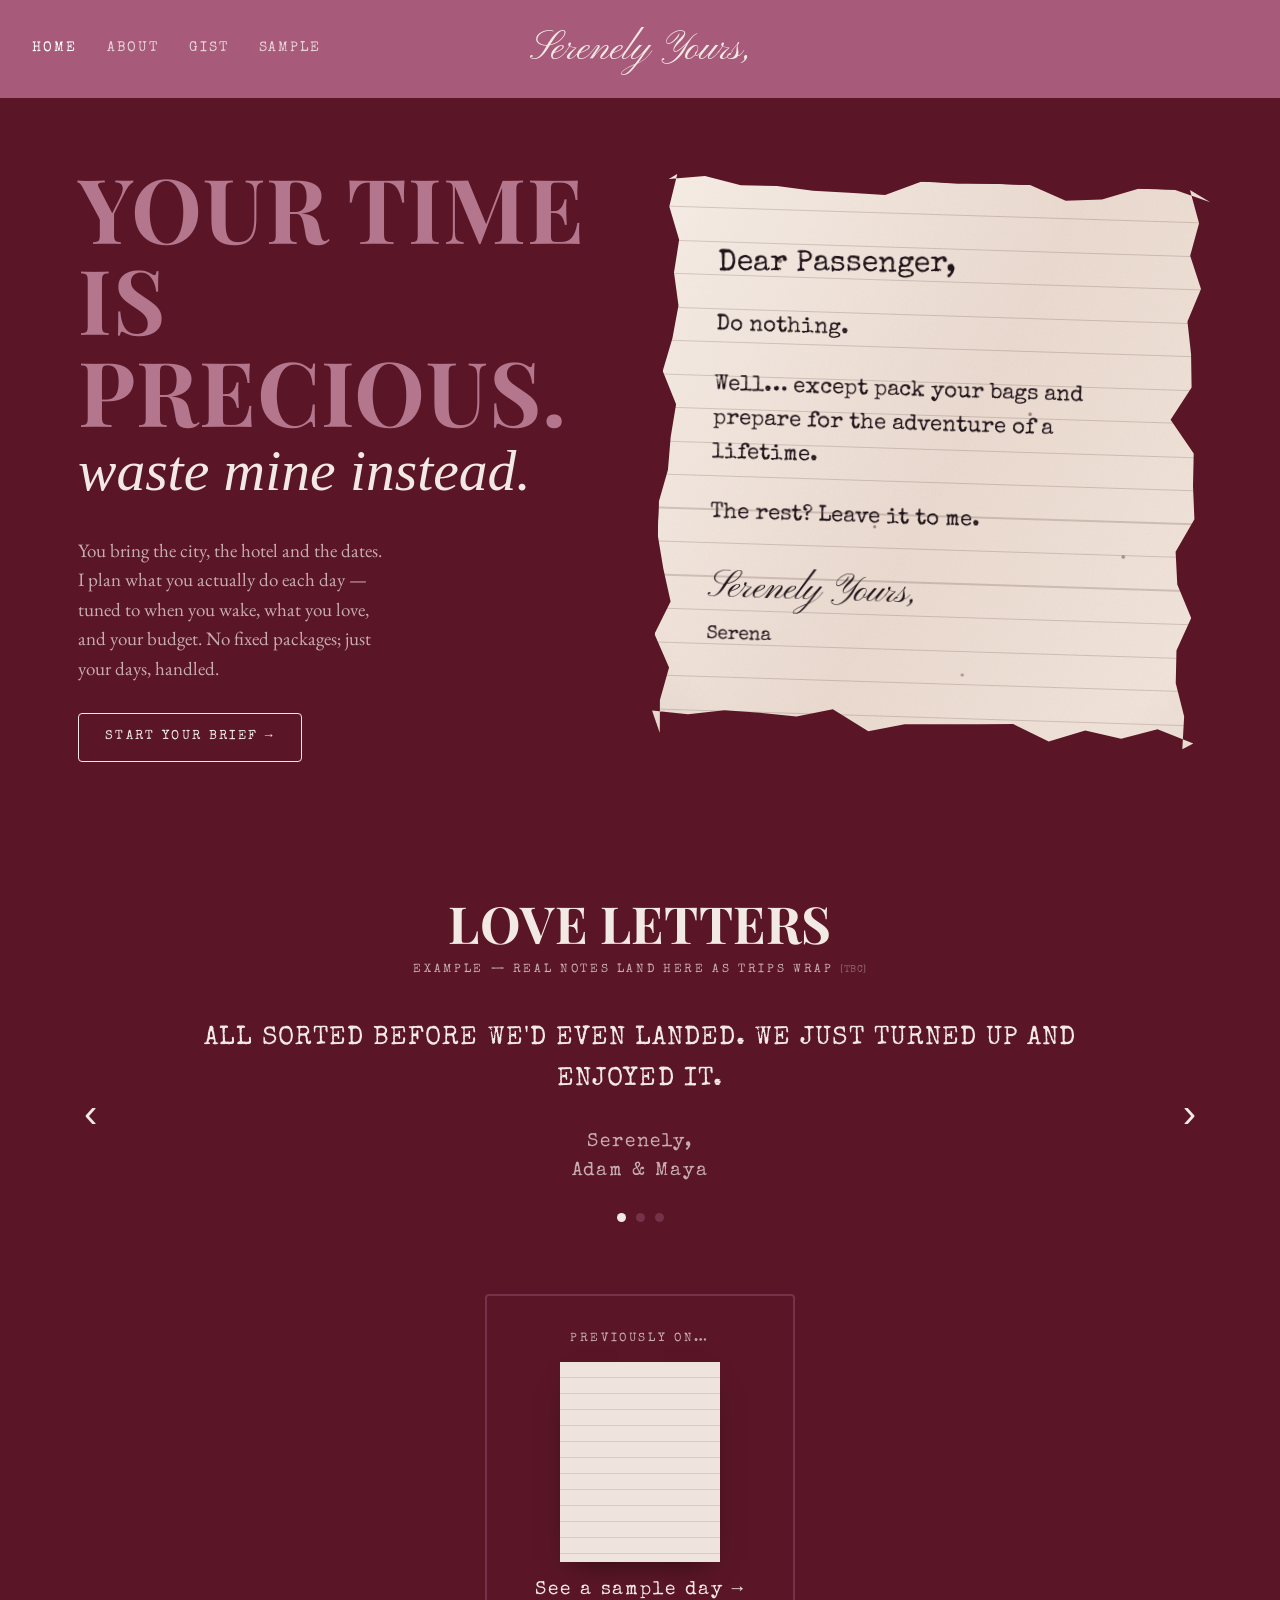
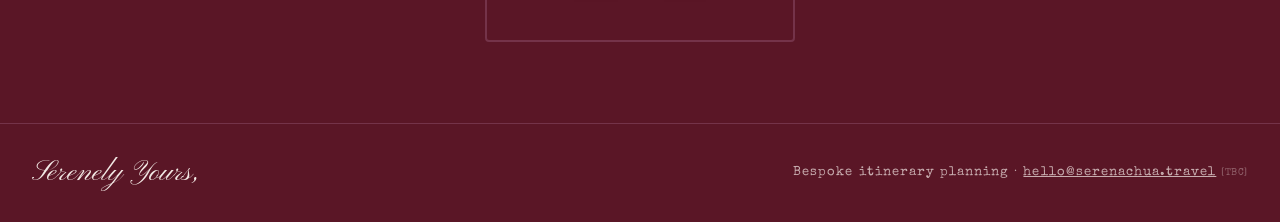
==== commit 4b477508: "feat: remove Start tab; route enquiries to email (no backend yet) - Remove the Start nav CTA from al" ====
--- a/index.html
+++ b/index.html
@@ -21,7 +21,6 @@
       <a href="sample.html">Sample</a>
     </div>
     <a class="nav__brand" href="index.html">Serenely Yours,</a>
-    <a class="nav__cta" href="contact.html">Start</a>
   </nav>
 
   <main>
@@ -30,7 +29,7 @@
         <h1 class="hero__title display">Your time<br>is precious.</h1>
         <p class="hero__tag italic-display">waste mine instead.</p>
         <p class="hero__sub">You bring the city, the hotel and the dates. I plan what you actually do each day — tuned to when you wake, what you love, and your budget. No fixed packages; just your days, handled.</p>
-        <a class="btn btn--outline" href="contact.html">Start your brief →</a>
+        <a class="btn btn--outline" href="mailto:hello@serenachua.travel?subject=Trip%20brief">Start your brief →</a>
       </div>
       <aside class="letter" aria-label="A note from Serena">
         <div class="letter__body type">
@@ -69,7 +68,7 @@
 
   <footer class="foot">
     <span class="foot__mark script">Serenely Yours,</span>
-    <span>Bespoke itinerary planning · <a href="mailto:hello@example.com">hello@serenachua.travel</a> <span class="tbc">[TBC]</span></span>
+    <span>Bespoke itinerary planning · <a href="mailto:hello@serenachua.travel">hello@serenachua.travel</a> <span class="tbc">[TBC]</span></span>
   </footer>
 
   <script>
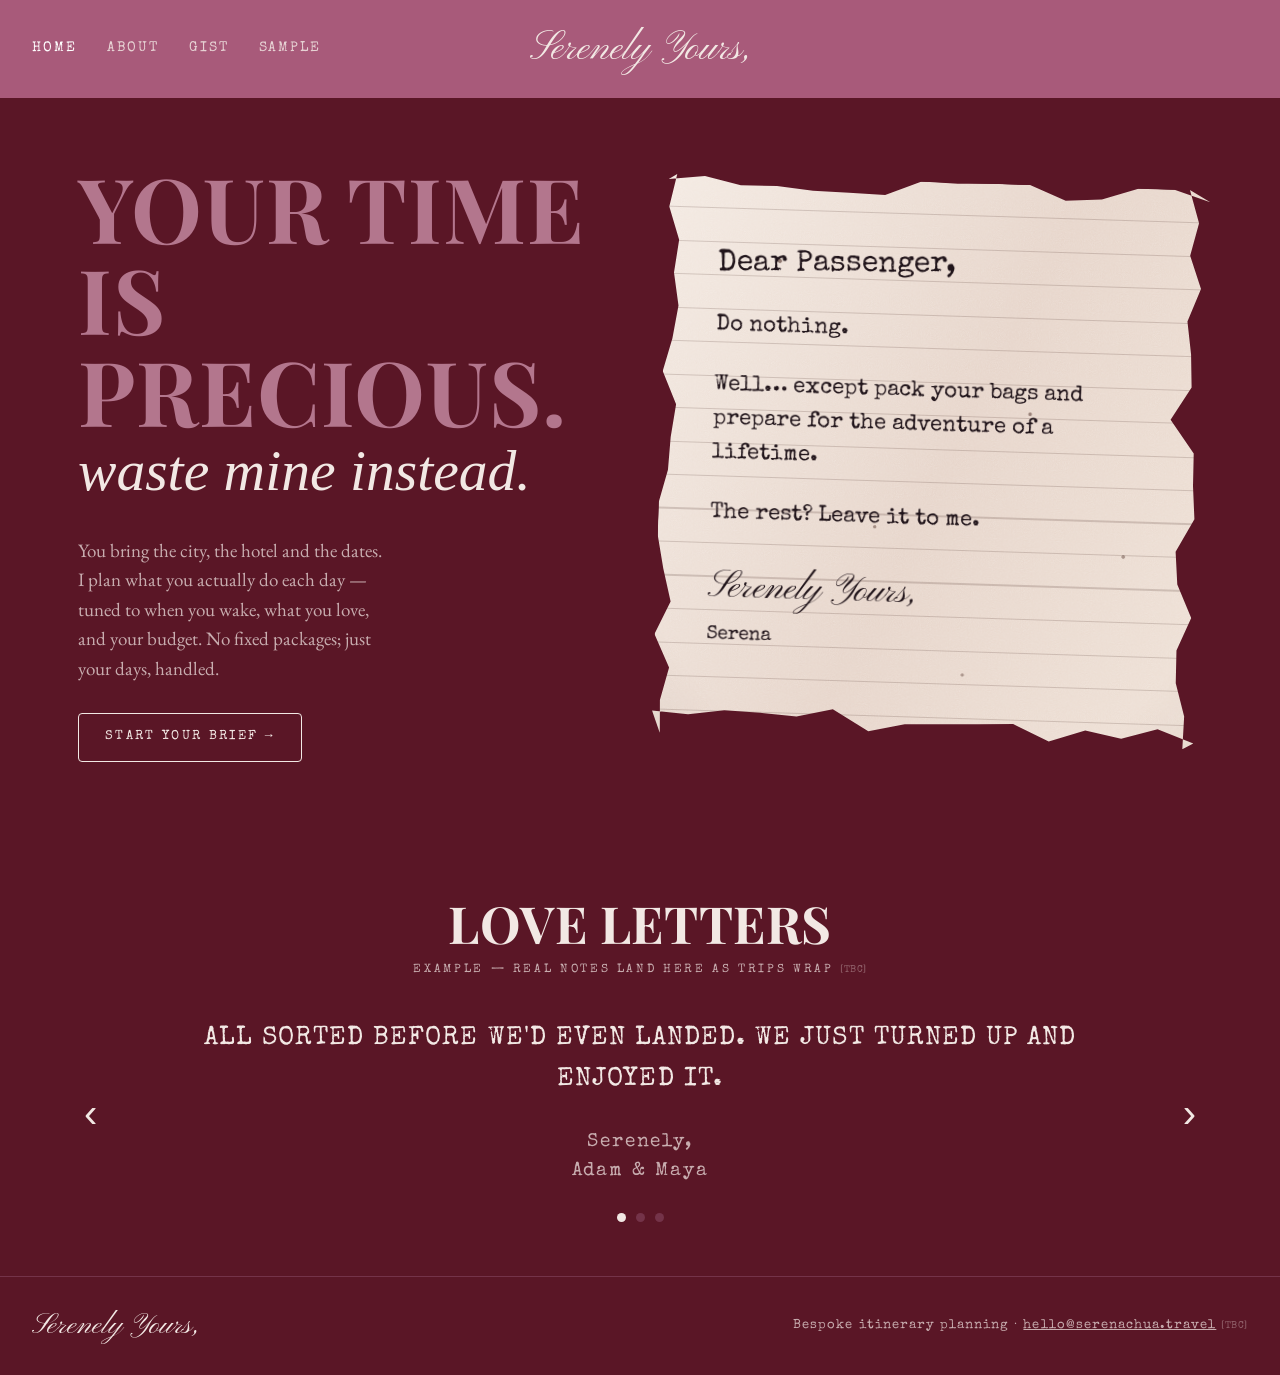
==== commit 0f9cee6f: "feat: remove 'Previously on…' itinerary teaser from home page Drop the teaser section from index.htm" ====
--- a/index.html
+++ b/index.html
@@ -56,14 +56,6 @@
         <div class="carousel__dots" aria-hidden="true"><i class="on"></i><i></i><i></i></div>
       </div>
     </section>
-
-    <section class="teaser wrap">
-      <a class="teaser__frame" href="sample.html" aria-label="See a sample itinerary">
-        <span class="teaser__label code">Previously on…</span>
-        <span class="teaser__doc"></span>
-        <span class="teaser__cta type">See a sample day →</span>
-      </a>
-    </section>
   </main>
 
   <footer class="foot">
--- a/styles.css
+++ b/styles.css
@@ -81,7 +81,7 @@
 }
 
 /* =====================================================================
-   PAGE: HOME — hero, Dear Passenger letter, Love Letters carousel, teaser
+   PAGE: HOME — hero, Dear Passenger letter, Love Letters carousel
    ===================================================================== */
 .hero{ display:grid; grid-template-columns:1fr 1fr; gap:40px; align-items:center; padding:7vh 28px 9vh; }
 .hero__title{ font-size:clamp(48px,7vw,104px); color:var(--rose-faded); margin:0; }
@@ -127,14 +127,6 @@
 .carousel__dots i{ width:9px; height:9px; border-radius:50%; background:var(--wine-line); }
 .carousel__dots i.on{ background:var(--cream); }
 
-/* itinerary teaser */
-.teaser{ padding:2vh 28px 9vh; text-align:center; }
-.teaser__frame{ display:inline-flex; flex-direction:column; align-items:center; gap:14px; padding:34px 48px;
-  border:2px solid var(--wine-line); border-radius:var(--radius); text-decoration:none; }
-.teaser__label{ display:block; }
-.teaser__doc{ width:160px; height:200px; background:var(--paper); box-shadow:0 12px 28px -14px rgba(0,0,0,.6);
-  background-image:repeating-linear-gradient(180deg,transparent 0 15px,rgba(60,40,50,.12) 15px 16px); }
-.teaser__cta{ color:var(--cream); letter-spacing:.1em; }
 @media (max-width:780px){ .hero{ grid-template-columns:1fr; } .letter{ transform:none; } }
 
 /* =====================================================================
